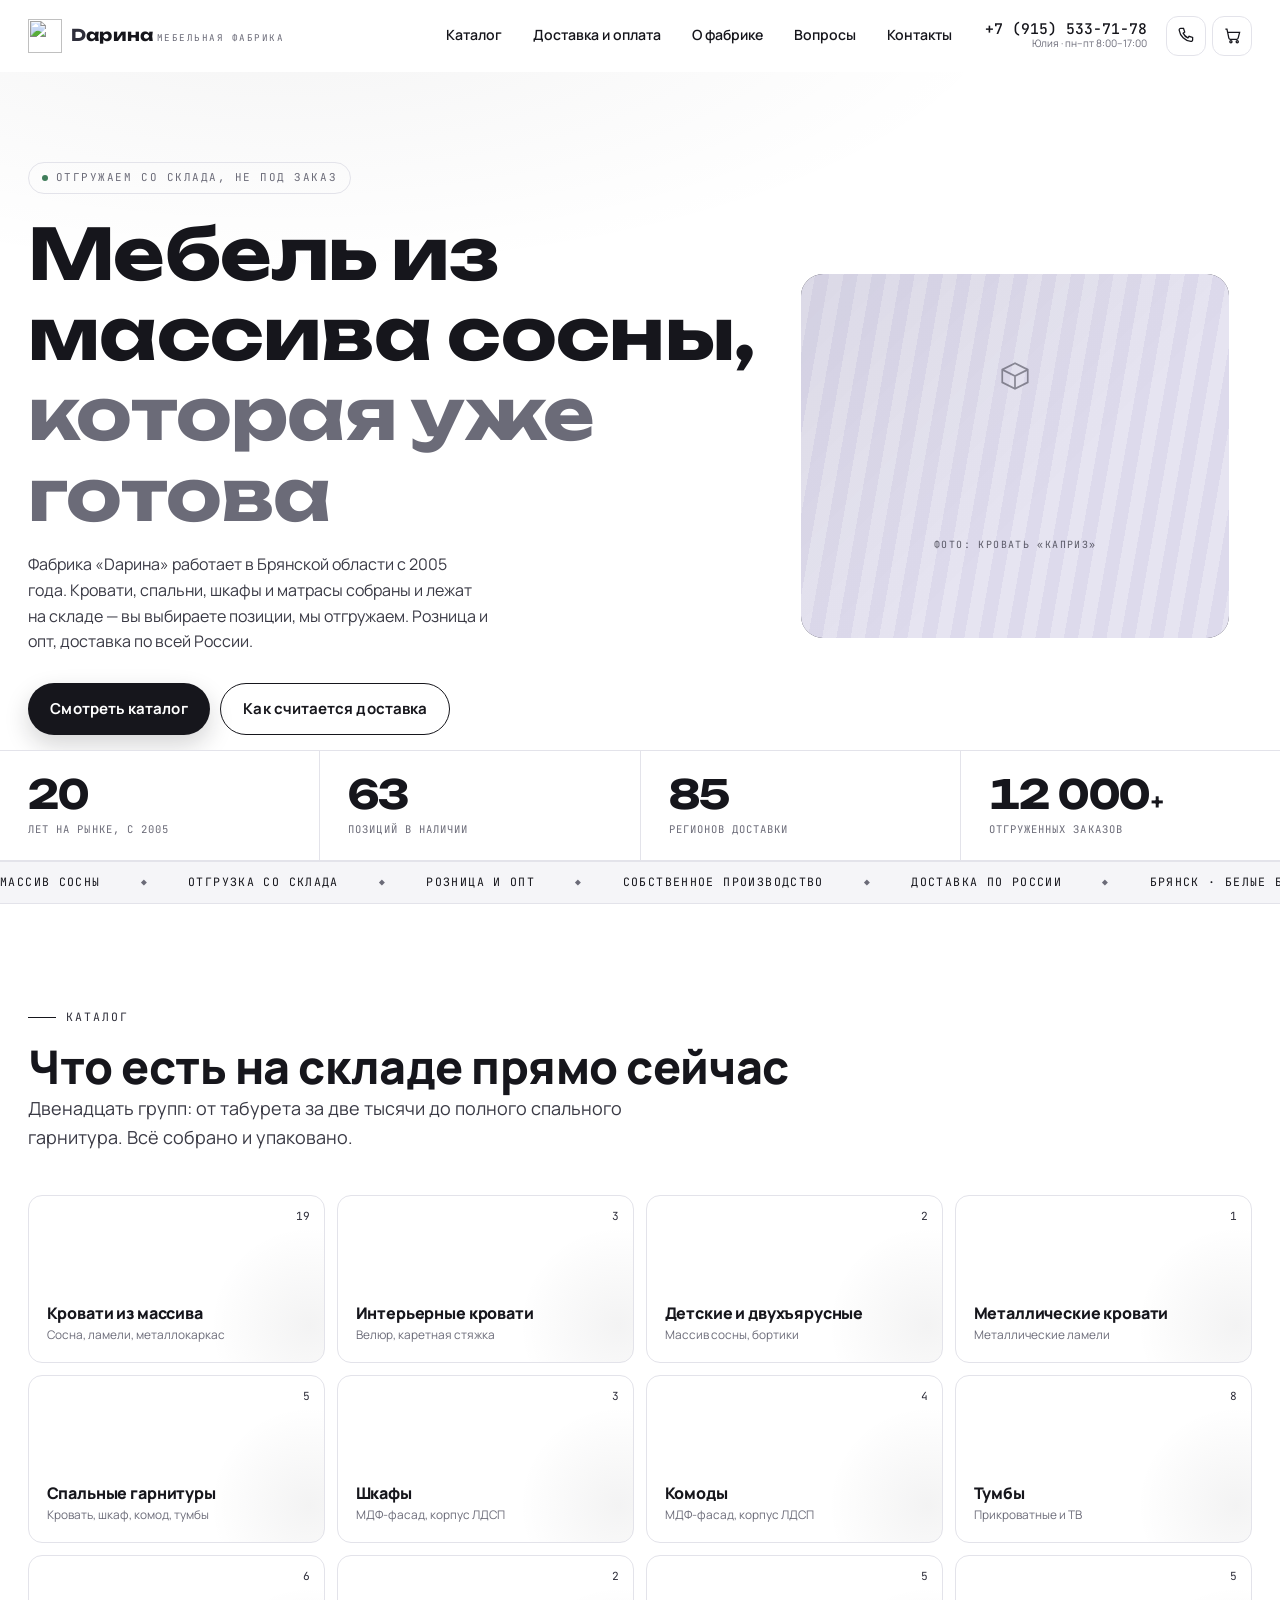
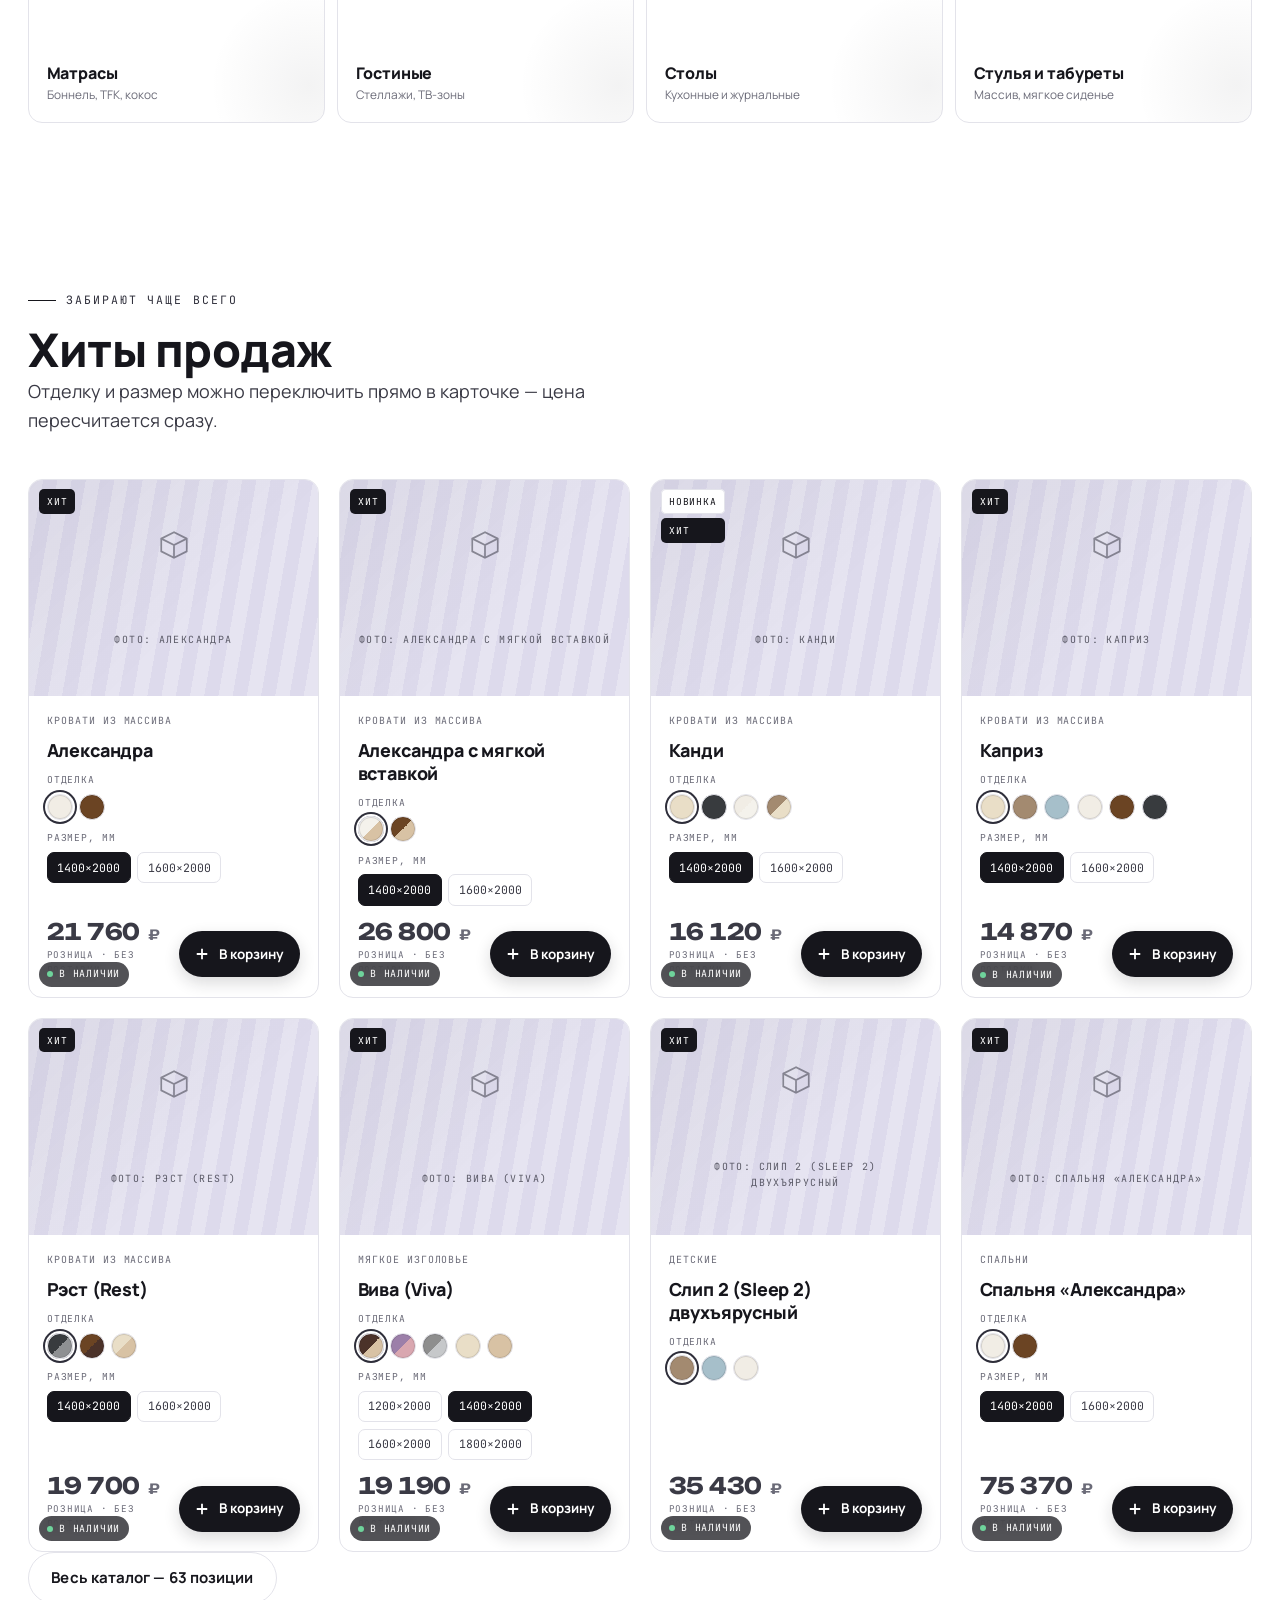
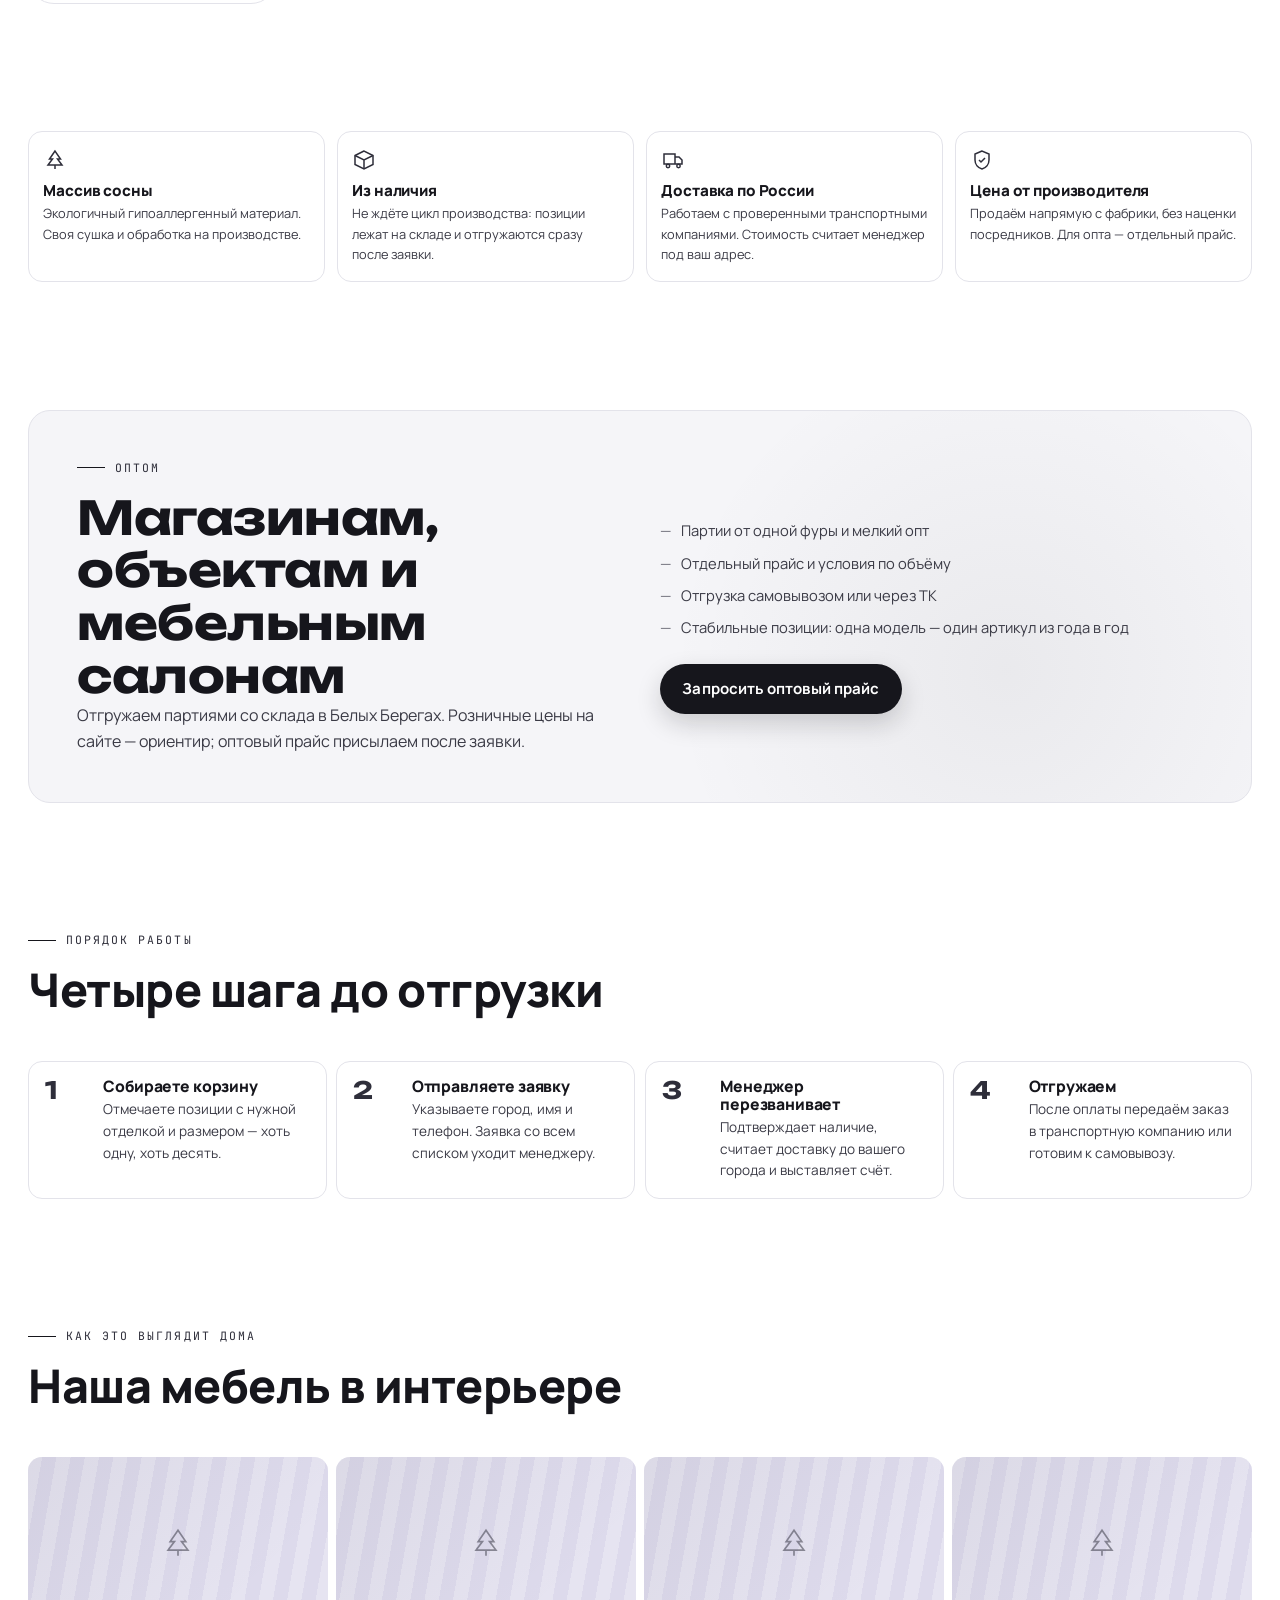
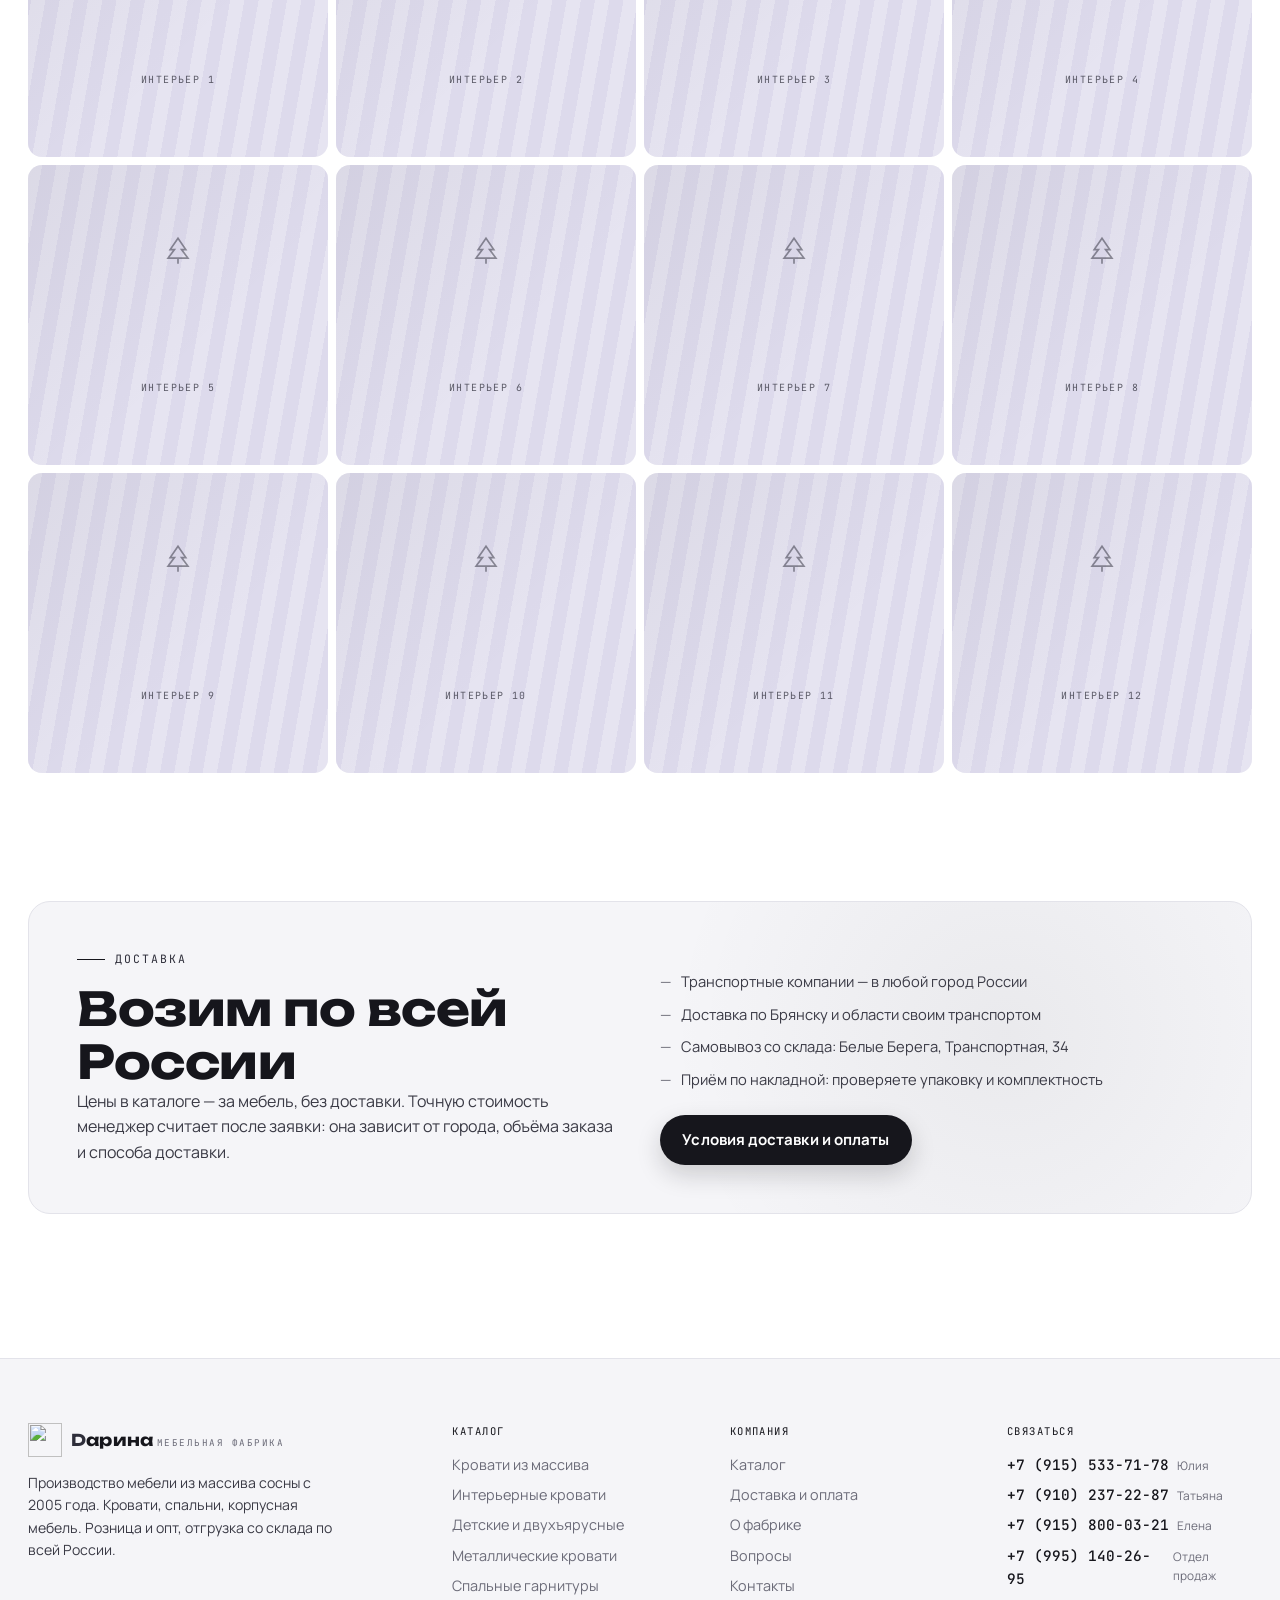
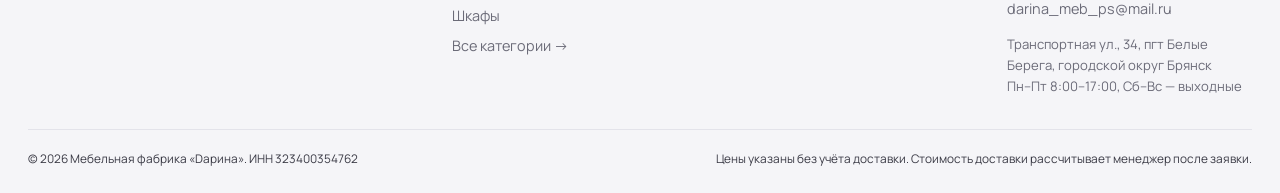
==== index.html @ 0859790e "Add files via upload" ====
<!DOCTYPE html>
<html lang="ru">
<head>
  <meta charset="UTF-8">
  <meta name="viewport" content="width=device-width, initial-scale=1">
  <title>Мебельная фабрика «Dарина» — мебель из массива сосны со склада, Брянск</title>
  <meta name="description" content="Мебельная фабрика «Dарина» с 2005 года: кровати, спальные гарнитуры, шкафы, комоды, тумбы и матрасы из массива сосны. Продажа из наличия в розницу и оптом, доставка по всей России.">
  <meta name="keywords" content="мебельная фабрика Дарина, мебель из массива сосны, кровати Брянск, спальные гарнитуры оптом, мебель со склада">
  <link rel="icon" href="icons/favicon.png" type="image/png" sizes="64x64">
  <link rel="apple-touch-icon" href="icons/apple-touch-icon.png">
  <meta name="theme-color" content="#FFFFFF">

  <link rel="preconnect" href="https://fonts.googleapis.com">
  <link rel="preconnect" href="https://fonts.gstatic.com" crossorigin>
  <link href="https://fonts.googleapis.com/css2?family=Manrope:wght@400;500;600;700;800&family=Unbounded:wght@600;700&family=JetBrains+Mono:wght@400;500&display=swap" rel="stylesheet">
  <link rel="stylesheet" href="style.css">
</head>

<body data-root="" data-page="index">

  <header id="header"></header>

  <main>
    <!-- ============================ Hero ============================ -->
    <section class="hero">
      <div class="wrap hero-inner">
        <div class="hero-side">
          <p class="hero-tag"><i></i>Отгружаем со склада, не под заказ</p>

          <h1>Мебель из массива&nbsp;сосны, <em>которая уже готова</em></h1>

          <p class="hero-text">
            Фабрика «Dарина» работает в Брянской области с 2005 года. Кровати, спальни, шкафы и матрасы
            собраны и лежат на складе — вы выбираете позиции, мы отгружаем. Розница и опт, доставка по всей России.
          </p>

          <div class="hero-cta">
            <a class="btn btn--primary" href="pages/catalog.html">Смотреть каталог</a>
            <a class="btn btn--ghost" href="pages/delivery.html">Как считается доставка</a>
          </div>
        </div>

        <figure class="hero-media">
          <div class="ph">
            <svg viewBox="0 0 24 24"><path d="M12 3 3 7.5v9L12 21l9-4.5v-9L12 3z"/><path d="M3 7.5 12 12l9-4.5M12 12v9"/></svg>
            <span>Фото: кровать «Каприз»</span>
          </div>
          <img data-hero data-fallback="kapriz" alt="Кровать «Каприз» из массива сосны в интерьере спальни" fetchpriority="high" decoding="async">
        </figure>
      </div>

      <!-- Полоса цифр: значения «взлетают» при появлении на экране -->
      <div class="stats wrap-full">
        <div class="stat">
          <p class="stat-v"><span data-count="20" data-dur="1400">0</span></p>
          <p class="stat-k">лет на рынке, с 2005</p>
        </div>
        <div class="stat">
          <p class="stat-v"><span data-count="63" data-dur="1400">0</span></p>
          <p class="stat-k">позиций в наличии</p>
        </div>
        <div class="stat">
          <p class="stat-v"><span data-count="85" data-dur="1400">0</span></p>
          <p class="stat-k">регионов доставки</p>
        </div>
        <div class="stat">
          <p class="stat-v"><span data-count="12000" data-dur="1800">0</span><small>+</small></p>
          <p class="stat-k">отгруженных заказов</p>
        </div>
      </div>
    </section>

    <div class="ticker" aria-hidden="true">
      <div class="ticker-track">
        <span>Массив сосны</span><span>Отгрузка со склада</span><span>Розница и опт</span>
        <span>Собственное производство</span><span>Доставка по России</span><span>Брянск · Белые Берега</span>
      </div>
    </div>

    <!-- ========================== Категории ========================== -->
    <section class="section">
      <div class="wrap">
        <div class="section-head">
          <p class="eyebrow">Каталог</p>
          <h2>Что есть на складе прямо сейчас</h2>
          <p class="lead">Двенадцать групп: от табурета за две тысячи до полного спального гарнитура. Всё собрано и упаковано.</p>
        </div>
        <div class="cat-grid" id="home-cats"></div>
      </div>
    </section>

    <!-- ============================ Хиты ============================ -->
    <section class="section section--tight">
      <div class="wrap">
        <div class="section-head">
          <p class="eyebrow">Забирают чаще всего</p>
          <h2>Хиты продаж</h2>
          <p class="lead">Отделку и размер можно переключить прямо в карточке — цена пересчитается сразу.</p>
        </div>
        <div class="prod-grid" id="home-hits"></div>
        <p class="mt-l">
          <a class="btn btn--line" href="pages/catalog.html">Весь каталог — 63 позиции</a>
        </p>
      </div>
    </section>

    <!-- =========================== Доверие =========================== -->
    <section class="section section--tight">
      <div class="wrap">
        <div class="trust-grid">
          <article class="trust reveal">
            <svg viewBox="0 0 24 24"><path d="M12 3 6.5 11h3L5 17h14l-4.5-6h3L12 3zM12 17v4"/></svg>
            <h3>Массив сосны</h3>
            <p>Экологичный гипоаллергенный материал. Своя сушка и обработка на производстве.</p>
          </article>
          <article class="trust reveal">
            <svg viewBox="0 0 24 24"><path d="M12 3 3 7.5v9L12 21l9-4.5v-9L12 3z"/><path d="M3 7.5 12 12l9-4.5M12 12v9"/></svg>
            <h3>Из наличия</h3>
            <p>Не ждёте цикл производства: позиции лежат на складе и отгружаются сразу после заявки.</p>
          </article>
          <article class="trust reveal">
            <svg viewBox="0 0 24 24"><path d="M3 6h11v10H3zM14 9h4l3 3v4h-7z"/><circle cx="7" cy="18" r="1.7"/><circle cx="17.5" cy="18" r="1.7"/></svg>
            <h3>Доставка по России</h3>
            <p>Работаем с проверенными транспортными компаниями. Стоимость считает менеджер под ваш адрес.</p>
          </article>
          <article class="trust reveal">
            <svg viewBox="0 0 24 24"><path d="M12 3 5 6v6c0 4.4 3 7.9 7 9 4-1.1 7-4.6 7-9V6l-7-3z"/><path d="m9 12 2 2 4-4"/></svg>
            <h3>Цена от производителя</h3>
            <p>Продаём напрямую с фабрики, без наценки посредников. Для опта — отдельный прайс.</p>
          </article>
        </div>
      </div>
    </section>

    <!-- ============================= Опт ============================= -->
    <section class="section section--tight">
      <div class="wrap">
        <div class="slab reveal">
          <div class="slab-2">
            <div>
              <p class="eyebrow">Оптом</p>
              <h2>Магазинам, объектам и мебельным салонам</h2>
              <p>Отгружаем партиями со склада в Белых Берегах. Розничные цены на сайте — ориентир; оптовый прайс присылаем после заявки.</p>
            </div>
            <div>
              <ul class="slab-list">
                <li>Партии от одной фуры и мелкий опт</li>
                <li>Отдельный прайс и условия по объёму</li>
                <li>Отгрузка самовывозом или через ТК</li>
                <li>Стабильные позиции: одна модель — один артикул из года в год</li>
              </ul>
              <a class="btn btn--primary" href="pages/contacts.html">Запросить оптовый прайс</a>
            </div>
          </div>
        </div>
      </div>
    </section>

    <!-- ========================== Как заказать ========================== -->
    <section class="section section--tight">
      <div class="wrap">
        <div class="section-head">
          <p class="eyebrow">Порядок работы</p>
          <h2>Четыре шага до отгрузки</h2>
        </div>
        <div class="steps">
          <article class="step reveal">
            <span class="step-n">1</span>
            <div>
              <h3>Собираете корзину</h3>
              <p>Отмечаете позиции с нужной отделкой и размером — хоть одну, хоть десять.</p>
            </div>
          </article>
          <article class="step reveal">
            <span class="step-n">2</span>
            <div>
              <h3>Отправляете заявку</h3>
              <p>Указываете город, имя и телефон. Заявка со всем списком уходит менеджеру.</p>
            </div>
          </article>
          <article class="step reveal">
            <span class="step-n">3</span>
            <div>
              <h3>Менеджер перезванивает</h3>
              <p>Подтверждает наличие, считает доставку до вашего города и выставляет счёт.</p>
            </div>
          </article>
          <article class="step reveal">
            <span class="step-n">4</span>
            <div>
              <h3>Отгружаем</h3>
              <p>После оплаты передаём заказ в транспортную компанию или готовим к самовывозу.</p>
            </div>
          </article>
        </div>
      </div>
    </section>

    <!-- ========================== Интерьеры ========================== -->
    <section class="section section--tight">
      <div class="wrap">
        <div class="section-head">
          <p class="eyebrow">Как это выглядит дома</p>
          <h2>Наша мебель в интерьере</h2>
        </div>
        <div class="gallery" id="home-gallery"></div>
      </div>
    </section>

    <!-- =========================== Доставка =========================== -->
    <section class="section section--tight">
      <div class="wrap">
        <div class="slab reveal">
          <div class="slab-2">
            <div>
              <p class="eyebrow">Доставка</p>
              <h2>Возим по всей России</h2>
              <p>
                Цены в каталоге — за мебель, без доставки. Точную стоимость менеджер считает после заявки:
                она зависит от города, объёма заказа и способа доставки.
              </p>
            </div>
            <div>
              <ul class="slab-list">
                <li>Транспортные компании — в любой город России</li>
                <li>Доставка по Брянску и области своим транспортом</li>
                <li>Самовывоз со склада: Белые Берега, Транспортная, 34</li>
                <li>Приём по накладной: проверяете упаковку и комплектность</li>
              </ul>
              <a class="btn btn--primary" href="pages/delivery.html">Условия доставки и оплаты</a>
            </div>
          </div>
        </div>
      </div>
    </section>
  </main>

  <footer id="footer"></footer>

  <script src="data.js" defer></script>
  <script src="photo-map.js" defer></script>
  <script src="dims-map.js" defer></script>
  <script src="script.js" defer></script>
</body>
</html>
---- style.css ----
/* =========================================================
   Мебельная фабрика «Dарина» — style.css
   Mobile first. Все размеры в rem / %, брейкпоинты снизу вверх.
   ========================================================= */

/* ============================ Reset ============================ */
*,
*::before,
*::after { box-sizing: border-box; }

* { margin: 0; padding: 0; }

html { -webkit-text-size-adjust: 100%; scroll-behavior: smooth; }

body {
  min-height: 100vh;
  overflow-x: hidden;
  -webkit-font-smoothing: antialiased;
  text-rendering: optimizeLegibility;
}

img, picture, svg, video { display: block; max-width: 100%; }

button, input, select, textarea { font: inherit; color: inherit; }

button { background: none; border: 0; cursor: pointer; }

a { color: inherit; text-decoration: none; }

ul, ol { list-style: none; }

table { border-collapse: collapse; width: 100%; }

:focus-visible {
  outline: 2px solid var(--brand);
  outline-offset: 3px;
  border-radius: 4px;
}

/* ========================== Variables ========================== */
:root {
  /* Белая палитра: светлые поверхности и графитовые акценты.
     Цвет на странице даёт только логотип и фотографии мебели. */
  --bg:        #FFFFFF;
  --bg-2:      #F5F5F8;
  --surface:   #FFFFFF;
  --ink:       #16161C;
  --ink-2:     #3A3A45;
  --muted:     #6B6B78;
  --line:      #E3E3EA;
  --brand:     #2E2E3A;
  --brand-d:   #16161C;
  --brass:     #16161C;
  --brass-l:   #2E2E3A;
  --walnut:    #16161C;
  --walnut-2:  #2E2E3A;
  --ok:        #3F7D5A;

  --f-display: 'Unbounded', 'Manrope', system-ui, sans-serif;
  --f-body:    'Manrope', system-ui, -apple-system, 'Segoe UI', sans-serif;
  --f-mono:    'JetBrains Mono', ui-monospace, 'SF Mono', Menlo, monospace;

  --r-s:  8px;
  --r-m:  14px;
  --r-l:  22px;
  --r-xl: 32px;

  --sh-s: 0 1px 2px rgba(22, 22, 28, .06), 0 4px 12px rgba(22, 22, 28, .05);
  --sh-m: 0 2px 6px rgba(22, 22, 28, .07), 0 14px 34px rgba(22, 22, 28, .09);
  --sh-l: 0 30px 70px rgba(22, 22, 28, .18);

  --pad: 1.125rem;
  --max: 1320px;
  --head-h: 60px;

  --e: cubic-bezier(.22, .8, .28, 1);
}

/* =========================== Global =========================== */
body {
  font-family: var(--f-body);
  font-size: 1rem;
  line-height: 1.6;
  color: var(--ink);
  background: var(--bg);
  padding-top: var(--head-h);
}

h1, h2, h3, h4 { line-height: 1.14; font-weight: 800; letter-spacing: -.01em; }

h1 { font-size: clamp(2rem, 8.5vw, 4.4rem); }
h2 { font-size: clamp(1.55rem, 5.4vw, 2.9rem); }
h3 { font-size: clamp(1.15rem, 3.4vw, 1.5rem); }

p { color: var(--ink-2); }

.wrap {
  width: 100%;
  max-width: var(--max);
  margin-inline: auto;
  padding-inline: var(--pad);
}

.section { padding-block: clamp(3rem, 9vw, 6.5rem); }
.section--tight { padding-block: clamp(2.25rem, 6vw, 4rem); }

.section-head { margin-bottom: clamp(1.5rem, 4vw, 2.75rem); }

.eyebrow {
  font-family: var(--f-mono);
  font-size: .72rem;
  letter-spacing: .18em;
  text-transform: uppercase;
  color: var(--brand);
  display: flex;
  align-items: center;
  gap: .6rem;
  margin-bottom: .9rem;
}
.eyebrow::before {
  content: '';
  width: 1.75rem;
  height: 1px;
  background: var(--brass);
  flex: none;
}

.lead { font-size: clamp(1rem, 2.4vw, 1.125rem); max-width: 56ch; }

.mono { font-family: var(--f-mono); }

.num { font-family: var(--f-display); font-weight: 700; font-variant-numeric: tabular-nums; }

.center { text-align: center; }
.center .eyebrow { justify-content: center; }

.divider { height: 1px; background: var(--line); border: 0; }

/* Раскрытие блоков при скролле */
.reveal {
  opacity: 0;
  transform: translateY(26px);
  transition: opacity .7s var(--e), transform .7s var(--e);
}
.reveal.is-in { opacity: 1; transform: none; }

/* ============================ Header ============================ */
.header {
  position: fixed;
  inset: 0 0 auto;
  z-index: 60;
  height: var(--head-h);
  background: rgba(255, 255, 255, .82);
  backdrop-filter: blur(14px) saturate(140%);
  -webkit-backdrop-filter: blur(14px) saturate(140%);
  border-bottom: 1px solid transparent;
  transition: background .3s var(--e), border-color .3s var(--e);
}
.header.is-stuck {
  background: rgba(255, 255, 255, .94);
  border-bottom-color: var(--line);
  color: var(--ink);
}
.header.is-stuck .burger span { background: var(--ink); }
.header.is-stuck .head-link:hover { color: var(--brand); }
.header.is-stuck .head-icon { border-color: var(--line); }

.head-inner {
  height: 100%;
  display: flex;
  align-items: center;
  gap: .75rem;
}

.logo { display: flex; align-items: center; gap: .55rem; margin-right: auto; }
/* Знак логотипа фабрики. Ставится без подложки: светлая огранка ромба
   читается и на кремовой шапке, и на тёмной после прокрутки. */
.logo-mark {
  width: 34px; height: 34px;
  display: grid;
  place-items: center;
  flex: none;
  transition: transform .3s var(--e);
}
.logo-mark img {
  width: 100%; height: 100%;
  object-fit: contain;
  display: block;
}
.logo:hover .logo-mark { transform: rotate(-6deg) scale(1.05); }
.logo-text { line-height: 1.05; }
.logo-name {
  font-family: var(--f-display);
  font-weight: 700;
  font-size: 1.02rem;
  letter-spacing: .02em;
}
.logo-name b { color: var(--brand); font-weight: 700; }
.header.is-stuck .logo-name b { color: var(--brand); }
.logo-sub {
  font-family: var(--f-mono);
  font-size: .58rem;
  letter-spacing: .16em;
  text-transform: uppercase;
  color: var(--muted);
}
.header.is-stuck .logo-sub { color: var(--muted); }

.head-nav { display: none; }

.head-actions { display: flex; align-items: center; gap: .4rem; }

.head-phone { display: none; }

.head-icon {
  position: relative;
  width: 40px; height: 40px;
  border-radius: 12px;
  border: 1px solid var(--line);
  display: grid;
  place-items: center;
  transition: background .25s var(--e), border-color .25s var(--e), transform .25s var(--e);
}
.head-icon:hover { background: var(--bg-2); transform: translateY(-1px); }
.head-icon svg { width: 19px; height: 19px; stroke: currentColor; fill: none; stroke-width: 1.6; }

.cart-badge {
  position: absolute;
  top: -5px; right: -5px;
  min-width: 20px; height: 20px;
  padding: 0 5px;
  border-radius: 999px;
  background: var(--brand);
  color: #fff;
  font-family: var(--f-display);
  font-size: .68rem;
  font-weight: 700;
  display: grid;
  place-items: center;
  transform: scale(0);
  transition: transform .3s var(--e);
}
.cart-badge.is-on { transform: scale(1); }
.cart-badge.is-bump { animation: bump .45s var(--e); }

@keyframes bump {
  40% { transform: scale(1.45); }
  100% { transform: scale(1); }
}

.burger { width: 40px; height: 40px; display: grid; place-items: center; gap: 5px; }
.burger span {
  display: block;
  width: 20px; height: 2px;
  border-radius: 2px;
  background: var(--ink);
  transition: transform .3s var(--e), opacity .2s var(--e);
}
.burger.is-open span:nth-child(1) { transform: translateY(7px) rotate(45deg); }
.burger.is-open span:nth-child(2) { opacity: 0; }
.burger.is-open span:nth-child(3) { transform: translateY(-7px) rotate(-45deg); }

/* Мобильное меню */
.mmenu {
  position: fixed;
  inset: var(--head-h) 0 0;
  z-index: 55;
  background: var(--surface);
  color: var(--ink);
  border-bottom: 1px solid var(--line);
  padding: 1.5rem var(--pad) 2.5rem;
  overflow-y: auto;
  transform: translateY(-12px);
  opacity: 0;
  visibility: hidden;
  transition: opacity .3s var(--e), transform .3s var(--e), visibility .3s;
}
.mmenu.is-open { opacity: 1; transform: none; visibility: visible; }
.mmenu a { display: block; }
.mmenu-list { display: grid; gap: .25rem; margin-bottom: 1.75rem; }
.mmenu-list a {
  font-family: var(--f-display);
  font-size: 1.4rem;
  font-weight: 600;
  padding: .55rem 0;
  border-bottom: 1px solid var(--line);
}
.mmenu-cats { display: grid; grid-template-columns: 1fr 1fr; gap: .5rem; margin-bottom: 1.75rem; }
.mmenu-cats a {
  font-size: .85rem;
  padding: .6rem .7rem;
  border-radius: var(--r-s);
  background: var(--bg-2);
}
.mmenu-phones { display: grid; gap: .5rem; }
.mmenu-phones a { font-family: var(--f-mono); font-size: .95rem; color: var(--brand); }

body.is-locked { overflow: hidden; }

/* ============================= Hero ============================= */
.hero {
  position: relative;
  overflow: hidden;
  background: var(--bg);
  color: var(--ink);
  padding-block: clamp(2.5rem, 9vw, 5rem) 0;
}
.hero::before {
  content: '';
  position: absolute;
  inset: -30% -20% auto -20%;
  height: 90%;
  background: radial-gradient(60% 60% at 30% 20%, rgba(22, 22, 28, .05), transparent 70%);
  pointer-events: none;
}
.hero-inner { position: relative; z-index: 2; }

.hero-tag {
  display: inline-flex;
  align-items: center;
  gap: .5rem;
  font-family: var(--f-mono);
  font-size: .68rem;
  letter-spacing: .14em;
  text-transform: uppercase;
  color: var(--muted);
  border: 1px solid var(--line);
  border-radius: 999px;
  padding: .4rem .8rem;
  margin-bottom: 1.25rem;
}
.hero-tag i {
  width: 6px; height: 6px;
  border-radius: 50%;
  background: var(--ok);
  box-shadow: 0 0 0 0 rgba(63, 125, 90, .7);
  animation: pulse 2.2s infinite;
}
@keyframes pulse {
  70% { box-shadow: 0 0 0 8px rgba(63, 125, 90, 0); }
  100% { box-shadow: 0 0 0 0 rgba(63, 125, 90, 0); }
}

.hero h1 { font-family: var(--f-display); font-weight: 700; }
.hero h1 em { font-style: normal; color: var(--muted); }

.hero-text {
  color: var(--ink-2);
  margin-top: 1.1rem;
  max-width: 46ch;
}

.hero-cta { display: flex; flex-wrap: wrap; gap: .65rem; margin-top: 1.75rem; }

.hero-media {
  position: relative;
  margin-top: 2.25rem;
  border-radius: var(--r-l) var(--r-l) 0 0;
  overflow: hidden;
  aspect-ratio: 4 / 3;
  background: var(--walnut-2);
}
.hero-media img { width: 100%; height: 100%; object-fit: cover; }

/* Полоса «летающих» цифр */
.stats {
  position: relative;
  z-index: 3;
  display: grid;
  grid-template-columns: 1fr 1fr;
  gap: 1px;
  background: var(--line);
  border-block: 1px solid var(--line);
}
.stat { background: var(--surface); padding: 1.1rem var(--pad); }
.stat-v {
  font-family: var(--f-display);
  font-weight: 700;
  font-size: clamp(1.6rem, 6.5vw, 2.5rem);
  color: var(--ink);
  font-variant-numeric: tabular-nums;
  letter-spacing: -.02em;
  line-height: 1;
}
.stat-v small { font-size: .5em; margin-left: .1em; }
.stat-k {
  font-family: var(--f-mono);
  font-size: .66rem;
  letter-spacing: .1em;
  text-transform: uppercase;
  color: var(--muted);
  margin-top: .45rem;
}

/* Бегущая строка */
.ticker {
  background: var(--bg-2);
  color: var(--ink);
  overflow: hidden;
  padding-block: .7rem;
  border-block: 1px solid var(--line);
}
.ticker-track {
  display: flex;
  gap: 2.5rem;
  width: max-content;
  animation: slide 34s linear infinite;
  font-family: var(--f-mono);
  font-size: .72rem;
  letter-spacing: .12em;
  text-transform: uppercase;
  white-space: nowrap;
}
.ticker-track span { display: flex; align-items: center; gap: 2.5rem; }
.ticker-track span::after { content: '◆'; color: var(--muted); font-size: .6rem; }
@keyframes slide { to { transform: translateX(-50%); } }

/* ============================ Buttons ============================ */
.btn {
  display: inline-flex;
  align-items: center;
  justify-content: center;
  gap: .5rem;
  min-height: 48px;
  padding: .8rem 1.4rem;
  border-radius: 999px;
  font-weight: 700;
  font-size: .94rem;
  letter-spacing: .005em;
  transition: transform .22s var(--e), background .22s var(--e), color .22s var(--e), box-shadow .22s var(--e), border-color .22s var(--e);
  will-change: transform;
}
.btn:active { transform: scale(.97); }
.btn svg { width: 18px; height: 18px; stroke: currentColor; fill: none; stroke-width: 1.8; flex: none; }

.btn--primary { background: var(--ink); color: #FFFFFF; box-shadow: 0 10px 24px rgba(22, 22, 28, .18); }
.btn--primary:hover { background: var(--brand); transform: translateY(-2px); }

.btn--dark { background: var(--ink); color: #FFFFFF; }
.btn--dark:hover { background: var(--brand); transform: translateY(-2px); }

.btn--ghost { border: 1px solid currentColor; color: inherit; }
.btn--ghost:hover { background: var(--bg-2); transform: translateY(-2px); }

.btn--line { border: 1px solid var(--line); background: var(--surface); color: var(--ink); }
.btn--line:hover { border-color: var(--brand); color: var(--brand); }

.btn--block { width: 100%; }
.btn--sm { min-height: 40px; padding: .5rem 1rem; font-size: .85rem; }

.btn[disabled] { opacity: .5; pointer-events: none; }

/* ============================= Cards ============================= */
/* Категории */
.cat-grid {
  display: grid;
  grid-template-columns: repeat(2, 1fr);
  gap: .6rem;
}
.cat-card {
  position: relative;
  display: flex;
  flex-direction: column;
  justify-content: flex-end;
  min-height: 138px;
  padding: .9rem;
  border-radius: var(--r-m);
  background: var(--surface);
  border: 1px solid var(--line);
  overflow: hidden;
  transition: transform .3s var(--e), box-shadow .3s var(--e), border-color .3s var(--e);
}
.cat-card::after {
  content: '';
  position: absolute;
  inset: auto -30% -40% auto;
  width: 70%; aspect-ratio: 1;
  border-radius: 50%;
  background: radial-gradient(circle, rgba(22, 22, 28, .05), transparent 68%);
  transition: transform .5s var(--e);
}
.cat-card:hover { transform: translateY(-4px); box-shadow: var(--sh-m); border-color: var(--ink-2); }
.cat-card:hover::after { transform: scale(1.5); }
.cat-card h3 { font-size: 1rem; position: relative; z-index: 2; }
.cat-card .cat-note { font-size: .74rem; color: var(--muted); position: relative; z-index: 2; margin-top: .2rem; }
.cat-card .cat-count {
  position: absolute;
  top: .75rem; right: .85rem;
  font-family: var(--f-mono);
  font-size: .7rem;
  color: var(--brand);
  z-index: 2;
}

/* Товар */
.prod-grid {
  display: grid;
  grid-template-columns: repeat(auto-fill, minmax(288px, 1fr));
  gap: 1.15rem;
}

.card {
  position: relative;
  display: flex;
  flex-direction: column;
  background: var(--surface);
  border: 1px solid var(--line);
  border-radius: var(--r-m);
  overflow: hidden;
  transition: transform .3s var(--e), box-shadow .3s var(--e), border-color .3s var(--e);
}
.card:hover { transform: translateY(-5px); box-shadow: var(--sh-m); border-color: var(--ink-2); }

.card-media {
  display: block;                 /* картинка — ссылка на страницу товара */
  position: relative;
  aspect-ratio: 4 / 3;
  background: var(--bg-2);
  overflow: hidden;
}
.card-media img {
  width: 100%; height: 100%;
  object-fit: cover;
  transition: transform .6s var(--e);
}
.card:hover .card-media img { transform: scale(1.05); }

/* Заглушка, пока фото не скачаны */
.ph {
  position: absolute;
  inset: 0;
  display: grid;
  place-items: center;
  gap: .4rem;
  background:
    linear-gradient(135deg, rgba(22, 22, 28, .05), transparent 60%),
    repeating-linear-gradient(100deg, #E6E4F1 0 14px, #DDDAEC 14px 28px);
  color: var(--brand);
  text-align: center;
  padding: 1rem;
}
.ph span {
  font-family: var(--f-mono);
  font-size: .62rem;
  letter-spacing: .14em;
  text-transform: uppercase;
  opacity: .75;
}
.ph svg { width: 34px; height: 34px; stroke: currentColor; fill: none; stroke-width: 1.2; opacity: .5; }

.badges { position: absolute; top: .6rem; left: .6rem; display: flex; flex-direction: column; gap: .3rem; z-index: 2; }
.badge {
  font-family: var(--f-mono);
  font-size: .6rem;
  letter-spacing: .1em;
  text-transform: uppercase;
  padding: .28rem .5rem;
  border-radius: 5px;
  background: var(--walnut);
  color: #FFFFFF;
}
.badge--new { background: var(--surface); color: var(--ink); box-shadow: inset 0 0 0 1px var(--line); }
.badge--hit { background: var(--ink); color: #FFFFFF; }

.stock {
  position: absolute;
  bottom: .6rem; left: .6rem;
  z-index: 2;
  display: inline-flex;
  align-items: center;
  gap: .35rem;
  font-family: var(--f-mono);
  font-size: .62rem;
  letter-spacing: .08em;
  text-transform: uppercase;
  color: #fff;
  background: rgba(22, 22, 28, .74);
  backdrop-filter: blur(6px);
  padding: .28rem .55rem;
  border-radius: 999px;
}
.stock i { width: 6px; height: 6px; border-radius: 50%; background: #6ED39B; flex: none; }

.card-body { display: flex; flex-direction: column; flex: 1; padding: 1.05rem 1.1rem 1.2rem; gap: .65rem; }
.card-cat { font-family: var(--f-mono); font-size: .62rem; letter-spacing: .1em; text-transform: uppercase; color: var(--muted); }
.card-title { font-size: 1.12rem; font-weight: 800; line-height: 1.25; }
.card-title a:hover { color: var(--brand); }

.opt-row { display: flex; align-items: center; gap: .4rem; flex-wrap: wrap; }
.opt-label { font-family: var(--f-mono); font-size: .6rem; letter-spacing: .1em; text-transform: uppercase; color: var(--muted); width: 100%; }

.sw {
  width: 26px; height: 26px;
  border-radius: 50%;
  border: 1px solid var(--line);
  padding: 0;
  position: relative;
  transition: transform .2s var(--e), box-shadow .2s var(--e);
  overflow: hidden;
}
.sw::after {
  content: '';
  position: absolute;
  inset: 0;
  border-radius: 50%;
  box-shadow: inset 0 0 0 1px rgba(0, 0, 0, .12);
}
.sw:hover { transform: scale(1.12); }
.sw.is-on { box-shadow: 0 0 0 2px var(--surface), 0 0 0 4px var(--brand); }
.sw--lg { width: 40px; height: 40px; border-radius: 12px; }
.sw--lg::after { border-radius: 12px; }
.sw--lg.is-on { box-shadow: 0 0 0 2px var(--surface), 0 0 0 4px var(--brand); }

.chip {
  font-family: var(--f-mono);
  font-size: .72rem;
  padding: .34rem .6rem;
  border-radius: 7px;
  border: 1px solid var(--line);
  background: var(--surface);
  color: var(--ink-2);
  transition: all .2s var(--e);
  white-space: nowrap;
}
.chip:hover { border-color: var(--brand); }
.chip.is-on { background: var(--ink); border-color: var(--ink); color: #FFFFFF; }

.card-foot { margin-top: auto; display: flex; align-items: flex-end; justify-content: space-between; gap: .6rem; padding-top: .3rem; }
.price {
  font-family: var(--f-display);
  font-weight: 700;
  font-size: 1.42rem;
  font-variant-numeric: tabular-nums;
  letter-spacing: -.02em;
  line-height: 1;
}
.price small { font-size: .62em; font-weight: 600; color: var(--muted); margin-left: .15em; }
.price-note { font-family: var(--f-mono); font-size: .58rem; color: var(--muted); text-transform: uppercase; letter-spacing: .08em; margin-top: .25rem; }

/* Кнопка добавления. Подпись рядом со значком — так покупателю сразу видно,
   что делает кнопка; один значок «плюс» читался хуже. */
.add {
  display: inline-flex;
  align-items: center;
  gap: .45rem;
  min-height: 46px;
  padding: 0 1.05rem 0 .9rem;
  border-radius: 999px;
  background: var(--ink);
  color: #FFFFFF;
  font-family: inherit;
  font-size: .84rem;
  font-weight: 700;
  white-space: nowrap;
  flex: none;
  box-shadow: 0 6px 16px rgba(22, 22, 28, .16);
  transition: transform .22s var(--e), background .22s var(--e), box-shadow .22s var(--e);
}
.add svg { width: 18px; height: 18px; stroke: currentColor; fill: none; stroke-width: 2.4; }
.add:hover {
  background: var(--brand);
  transform: translateY(-2px);
  box-shadow: 0 10px 22px rgba(22, 22, 28, .22);
}
.add:active { transform: translateY(0); }
.add.is-done { background: var(--ok); box-shadow: none; }

/* На узких карточках подпись прячется, остаётся круглая кнопка со значком */
@media (max-width: 400px) {
  .add span { display: none; }
  .add { padding: 0; width: 46px; justify-content: center; }
}

/* Летящая цифра к корзине */
.fly {
  position: fixed;
  z-index: 90;
  pointer-events: none;
  font-family: var(--f-display);
  font-weight: 700;
  font-size: 1.05rem;
  color: #FFFFFF;
  background: var(--ink);
  padding: .3rem .65rem;
  border-radius: 999px;
  box-shadow: var(--sh-m);
  will-change: transform, opacity;
}

/* Тост */
.toast {
  position: fixed;
  left: 50%;
  bottom: 1.25rem;
  z-index: 95;
  transform: translate(-50%, 130%);
  display: flex;
  align-items: center;
  gap: .6rem;
  max-width: calc(100% - 2rem);
  padding: .8rem 1.1rem;
  border-radius: 999px;
  background: var(--ink);
  color: #FFFFFF;
  font-size: .88rem;
  box-shadow: var(--sh-l);
  transition: transform .45s var(--e);
}
.toast.is-on { transform: translate(-50%, 0); }
.toast a { color: #FFFFFF; font-weight: 700; text-decoration: underline; white-space: nowrap; }

/* =========================== Sections =========================== */
/* Доверие */
.trust-grid { display: grid; grid-template-columns: 1fr 1fr; gap: .6rem; }
.trust {
  background: var(--surface);
  border: 1px solid var(--line);
  border-radius: var(--r-m);
  padding: 1rem .9rem;
}
.trust svg { width: 24px; height: 24px; stroke: var(--brand); fill: none; stroke-width: 1.5; margin-bottom: .6rem; }
.trust h3 { font-size: .95rem; margin-bottom: .25rem; }
.trust p { font-size: .8rem; }

/* Как заказать — реальная последовательность, поэтому нумерация оправдана */
.steps { display: grid; gap: .6rem; counter-reset: s; }
.step {
  display: grid;
  grid-template-columns: auto 1fr;
  gap: .9rem;
  align-items: start;
  padding: 1rem;
  background: var(--surface);
  border: 1px solid var(--line);
  border-radius: var(--r-m);
}
.step-n {
  font-family: var(--f-display);
  font-weight: 700;
  font-size: 1.5rem;
  color: var(--brand);
  line-height: 1;
  min-width: 2ch;
}
.step h3 { font-size: .98rem; margin-bottom: .2rem; }
.step p { font-size: .85rem; }

/* Тёмный блок (опт / доставка) */
.slab {
  background: var(--bg-2);
  color: var(--ink);
  border: 1px solid var(--line);
  border-radius: var(--r-l);
  padding: clamp(1.5rem, 5vw, 3rem);
  position: relative;
  overflow: hidden;
}
.slab::before {
  content: '';
  position: absolute;
  inset: auto -10% -60% auto;
  width: 60%; aspect-ratio: 1;
  border-radius: 50%;
  background: radial-gradient(circle, rgba(22, 22, 28, .05), transparent 65%);
}
.slab > * { position: relative; z-index: 2; }
.slab p { color: var(--ink-2); }
.slab h2 { font-family: var(--f-display); font-weight: 700; }
.slab .eyebrow { color: var(--brand); }

.slab-list { display: grid; gap: .55rem; margin: 1.25rem 0 1.5rem; }
.slab-list li { display: flex; gap: .6rem; align-items: flex-start; font-size: .92rem; color: var(--ink-2); }
.slab-list li::before { content: '—'; color: var(--muted); flex: none; }

/* Галерея интерьеров */
.gallery { display: grid; grid-template-columns: 1fr 1fr; gap: .5rem; }
.gallery figure {
  position: relative;
  border-radius: var(--r-m);
  overflow: hidden;
  aspect-ratio: 1;
  background: var(--bg-2);
}
.gallery img { width: 100%; height: 100%; object-fit: cover; transition: transform .7s var(--e); }
.gallery figure:hover img { transform: scale(1.07); }

/* Аккордеон */
.acc { display: grid; gap: .5rem; }
.acc-item { background: var(--surface); border: 1px solid var(--line); border-radius: var(--r-m); overflow: hidden; }
.acc-q {
  width: 100%;
  display: flex;
  align-items: center;
  justify-content: space-between;
  gap: 1rem;
  text-align: left;
  padding: 1rem 1.1rem;
  font-weight: 700;
  font-size: .96rem;
}
.acc-q i {
  flex: none;
  width: 22px; height: 22px;
  position: relative;
  transition: transform .3s var(--e);
}
.acc-q i::before, .acc-q i::after {
  content: '';
  position: absolute;
  inset: 50% 2px auto 2px;
  height: 1.5px;
  background: var(--brand);
}
.acc-q i::after { transform: rotate(90deg); transition: transform .3s var(--e); }
.acc-item.is-open .acc-q i::after { transform: rotate(0); }
.acc-a { display: grid; grid-template-rows: 0fr; transition: grid-template-rows .35s var(--e); }
.acc-item.is-open .acc-a { grid-template-rows: 1fr; }
.acc-a > div { overflow: hidden; }
.acc-a p, .acc-a ul { padding: 0 1.1rem 1.1rem; font-size: .9rem; }
.acc-a ul li { display: flex; gap: .5rem; }
.acc-a ul li::before { content: '·'; color: var(--brand); }

/* Хлебные крошки */
.crumbs {
  display: flex;
  flex-wrap: wrap;
  gap: .4rem;
  font-family: var(--f-mono);
  font-size: .7rem;
  color: var(--muted);
  padding-block: 1rem .25rem;
}
.crumbs a:hover { color: var(--brand); }

/* Панель фильтров каталога */
.filters {
  display: flex;
  gap: .4rem;
  overflow-x: auto;
  padding-block: .25rem .75rem;
  scrollbar-width: none;
  -ms-overflow-style: none;
}
.filters::-webkit-scrollbar { display: none; }
.filters .chip { flex: none; font-family: var(--f-body); font-size: .82rem; padding: .5rem .85rem; border-radius: 999px; }

.toolbar {
  display: flex;
  align-items: center;
  justify-content: space-between;
  gap: .75rem;
  flex-wrap: wrap;
  padding-bottom: 1rem;
}
.toolbar-count { font-family: var(--f-mono); font-size: .75rem; color: var(--muted); }
.select {
  border: 1px solid var(--line);
  background: var(--surface);
  border-radius: 999px;
  padding: .5rem 1rem;
  font-size: .85rem;
  min-height: 40px;
}

.empty { text-align: center; padding: 3rem 1rem; color: var(--muted); }

/* ========================= Product page ========================= */
.pd { display: grid; gap: 1.5rem; }
.pd-media {
  position: relative;
  border-radius: var(--r-l);
  overflow: hidden;
  aspect-ratio: 4 / 3;
  background: var(--bg-2);
  border: 1px solid var(--line);
}
.pd-media img { width: 100%; height: 100%; object-fit: cover; transition: opacity .25s var(--e); }

/* Лента миниатюр под главным фото */
.pd-thumbs {
  display: grid;
  grid-auto-flow: column;
  grid-auto-columns: 4.5rem;
  gap: .5rem;
  margin-top: .6rem;
  overflow-x: auto;
  padding-bottom: .3rem;
  scrollbar-width: thin;
  -webkit-overflow-scrolling: touch;
}
.pd-thumb {
  position: relative;
  aspect-ratio: 1 / 1;
  border: 1px solid var(--line);
  border-radius: var(--r-s);
  background: var(--bg-2);
  overflow: hidden;
  cursor: pointer;
  padding: 0;
  transition: border-color .25s var(--e), transform .25s var(--e);
}
.pd-thumb img { width: 100%; height: 100%; object-fit: cover; }
.pd-thumb:hover { transform: translateY(-2px); }
.pd-thumb.is-on { border-color: var(--ink); box-shadow: 0 0 0 2px rgba(22, 22, 28, .18); }

@media (min-width: 768px) {
  .pd-thumbs { grid-auto-columns: 5.5rem; }
}

.pd-title { font-family: var(--f-display); font-weight: 700; font-size: clamp(1.6rem, 6vw, 2.4rem); }
.pd-sub { font-family: var(--f-mono); font-size: .72rem; letter-spacing: .1em; text-transform: uppercase; color: var(--muted); margin-bottom: .5rem; }

.pd-price {
  font-family: var(--f-display);
  font-weight: 700;
  font-size: clamp(2rem, 8vw, 2.9rem);
  font-variant-numeric: tabular-nums;
  letter-spacing: -.02em;
  line-height: 1;
}
.pd-price small { font-size: .45em; color: var(--muted); font-weight: 600; }

.pd-box { background: var(--surface); border: 1px solid var(--line); border-radius: var(--r-l); padding: 1.1rem; }
.pd-group + .pd-group { margin-top: 1.1rem; }
.pd-group-t {
  display: flex;
  justify-content: space-between;
  align-items: baseline;
  gap: .5rem;
  font-family: var(--f-mono);
  font-size: .65rem;
  letter-spacing: .12em;
  text-transform: uppercase;
  color: var(--muted);
  margin-bottom: .55rem;
}
.pd-group-t b { color: var(--ink); font-family: var(--f-body); font-size: .82rem; letter-spacing: 0; text-transform: none; }
.pd-opts { display: flex; flex-wrap: wrap; gap: .5rem; }

.qty { display: inline-flex; align-items: center; border: 1px solid var(--line); border-radius: 999px; overflow: hidden; }
.qty button { width: 42px; height: 44px; font-size: 1.2rem; color: var(--brand); }
.qty button:hover { background: var(--bg-2); }
.qty span { min-width: 2.5ch; text-align: center; font-family: var(--f-display); font-weight: 700; }

.spec { width: 100%; font-size: .85rem; }
.spec tr { border-bottom: 1px dashed var(--line); }
.spec tr:last-child { border-bottom: 0; }
.spec th, .spec td { padding: .6rem 0; text-align: left; vertical-align: top; }
.spec th { font-weight: 500; color: var(--muted); width: 55%; padding-right: 1rem; }
.spec td { font-family: var(--f-mono); font-size: .82rem; }

/* ============================= Cart ============================= */
.cart-grid { display: grid; gap: 1.25rem; }

.citem {
  display: grid;
  grid-template-columns: 76px 1fr;
  gap: .85rem;
  padding: .85rem;
  background: var(--surface);
  border: 1px solid var(--line);
  border-radius: var(--r-m);
}
.citem-media { position: relative; border-radius: var(--r-s); overflow: hidden; aspect-ratio: 1; background: var(--bg-2); }
.citem-media img { width: 100%; height: 100%; object-fit: cover; }
.citem h3 { font-size: .95rem; }
.citem-meta { font-family: var(--f-mono); font-size: .68rem; color: var(--muted); margin-top: .2rem; line-height: 1.5; }
.citem-foot { display: flex; align-items: center; justify-content: space-between; gap: .5rem; margin-top: .6rem; flex-wrap: wrap; }
.citem-price { font-family: var(--f-display); font-weight: 700; font-size: 1.05rem; font-variant-numeric: tabular-nums; }
.citem-del { font-size: .75rem; color: var(--muted); text-decoration: underline; }
.citem-del:hover { color: #A3402C; }

.summary { background: var(--surface); border: 1px solid var(--line); border-radius: var(--r-l); padding: 1.15rem; }
.sum-row { display: flex; justify-content: space-between; gap: 1rem; padding-block: .45rem; font-size: .9rem; color: var(--ink-2); }
.sum-total { display: flex; justify-content: space-between; align-items: baseline; gap: 1rem; padding-top: .85rem; margin-top: .5rem; border-top: 1px solid var(--line); }
.sum-total b { font-family: var(--f-display); font-size: 1.85rem; font-weight: 700; font-variant-numeric: tabular-nums; letter-spacing: -.02em; }

.field { display: grid; gap: .35rem; margin-bottom: .8rem; }
.field label { font-family: var(--f-mono); font-size: .65rem; letter-spacing: .1em; text-transform: uppercase; color: var(--muted); }
.field label span { color: #A3402C; }
.field input, .field textarea {
  width: 100%;
  min-height: 48px;
  padding: .7rem .9rem;
  border: 1px solid var(--line);
  border-radius: var(--r-s);
  background: var(--bg);
  font-size: .95rem;
  transition: border-color .2s var(--e), background .2s var(--e);
}
.field textarea { min-height: 88px; resize: vertical; }
.field input:focus, .field textarea:focus { outline: none; border-color: var(--brand); background: var(--surface); }
.field input.is-bad { border-color: #A3402C; background: #FBF0EE; }
.field .hint { font-size: .72rem; color: var(--muted); }

.consent { display: flex; gap: .55rem; align-items: flex-start; font-size: .78rem; color: var(--muted); margin-bottom: .9rem; }
.consent input { width: 18px; height: 18px; flex: none; margin-top: .12rem; accent-color: var(--brand); }
.consent a { text-decoration: underline; }

.form-msg { font-size: .85rem; padding: .8rem 1rem; border-radius: var(--r-s); margin-top: .8rem; display: none; }
.form-msg.is-on { display: block; }
.form-msg--ok { background: #E8F3ED; color: #245C41; }
.form-msg--bad { background: #FBF0EE; color: #8C3323; }

/* Экран «заявка отправлена» */
.done { text-align: center; padding: clamp(2rem, 8vw, 4rem) 1rem; }
.done-mark {
  width: 74px; height: 74px;
  margin: 0 auto 1.25rem;
  border-radius: 50%;
  background: var(--ok);
  display: grid;
  place-items: center;
  animation: pop .5s var(--e);
}
.done-mark svg { width: 34px; height: 34px; stroke: #fff; fill: none; stroke-width: 2.4; }
@keyframes pop { 0% { transform: scale(.4); opacity: 0; } 100% { transform: scale(1); opacity: 1; } }

/* ============================ Footer ============================ */
.footer {
  background: var(--bg-2);
  color: var(--muted);
  border-top: 1px solid var(--line);
  padding-block: clamp(2.25rem, 7vw, 4rem) 1.5rem;
  margin-top: clamp(2.5rem, 8vw, 5rem);
}
.footer a:hover { color: var(--ink); }
.f-grid { display: grid; gap: 1.75rem; }
.f-title {
  font-family: var(--f-mono);
  font-size: .66rem;
  letter-spacing: .14em;
  text-transform: uppercase;
  color: var(--ink);
  margin-bottom: .8rem;
}
.f-list { display: grid; gap: .45rem; font-size: .9rem; }
.f-phone { display: flex; align-items: baseline; gap: .5rem; }
.f-phone b { font-family: var(--f-mono); color: var(--ink); font-weight: 500; }
.f-phone span { font-size: .74rem; color: var(--muted); }
.f-bottom {
  margin-top: 2rem;
  padding-top: 1.25rem;
  border-top: 1px solid var(--line);
  display: grid;
  gap: .5rem;
  font-size: .74rem;
  color: var(--muted);
}

/* ====================== Плавающая кнопка корзины ====================== */
.fab {
  position: fixed;
  right: 1rem; bottom: 1rem;
  z-index: 50;
  display: flex;
  align-items: center;
  gap: .55rem;
  padding: .8rem 1.1rem;
  border-radius: 999px;
  background: var(--ink);
  color: #FFFFFF;
  font-weight: 700;
  font-size: .88rem;
  box-shadow: var(--sh-l);
  transform: translateY(150%);
  transition: transform .4s var(--e);
}
.fab.is-on { transform: none; }
.fab svg { width: 18px; height: 18px; stroke: currentColor; fill: none; stroke-width: 1.8; }
.fab b { font-family: var(--f-display); font-variant-numeric: tabular-nums; }

/* =========================== Responsive =========================== */
@media (min-width: 480px) {
  .cat-grid { gap: .75rem; }
  .trust-grid { gap: .75rem; }
  .gallery { grid-template-columns: repeat(3, 1fr); }
  .citem { grid-template-columns: 104px 1fr; }
}

@media (min-width: 768px) {
  :root { --pad: 1.75rem; --head-h: 72px; }

  .stats { grid-template-columns: repeat(4, 1fr); }
  .stat { padding: 1.4rem var(--pad); }

  .hero { padding-block: clamp(3.5rem, 7vw, 6rem) 0; }
  .hero-media { aspect-ratio: 21 / 9; margin-top: 3rem; }

  .cat-grid { grid-template-columns: repeat(3, 1fr); }
  .cat-card { min-height: 168px; padding: 1.1rem; }

  .trust-grid { grid-template-columns: repeat(4, 1fr); }
  .steps { grid-template-columns: repeat(2, 1fr); }
  .gallery { grid-template-columns: repeat(4, 1fr); }

  .pd { grid-template-columns: 1.15fr 1fr; gap: 2rem; align-items: start; }
  .pd-media { aspect-ratio: 1; position: sticky; top: calc(var(--head-h) + 1rem); }

  .cart-grid { grid-template-columns: 1.4fr 1fr; align-items: start; }
  .summary { position: sticky; top: calc(var(--head-h) + 1rem); }

  .f-grid { grid-template-columns: 1.4fr 1fr 1fr; gap: 2rem; }
  .f-bottom { grid-template-columns: 1fr auto; align-items: center; }

  .fab { display: none; }
}

@media (min-width: 1024px) {
  .burger { display: none; }

  .head-nav {
    display: flex;
    align-items: center;
    gap: .35rem;
    margin-right: .5rem;
  }
  .head-link {
    padding: .5rem .8rem;
    border-radius: 999px;
    font-size: .88rem;
    font-weight: 600;
    transition: color .2s var(--e), background .2s var(--e);
  }
  .head-link:hover { color: var(--brand); background: var(--bg-2); }
  .head-link.is-here { color: var(--brand); }
  .header.is-stuck .head-link.is-here { color: var(--brand); }

  .head-phone {
    display: flex;
    flex-direction: column;
    line-height: 1.15;
    margin-right: .75rem;
    text-align: right;
  }
  .head-phone b { font-family: var(--f-mono); font-size: .92rem; font-weight: 500; }
  .head-phone span { font-size: .64rem; color: var(--muted); }
  .header.is-stuck .head-phone span { color: var(--muted); }

  .hero-inner { display: grid; grid-template-columns: 1.05fr .95fr; gap: 3rem; align-items: center; }
  .hero-media { margin-top: 0; aspect-ratio: 4 / 3.4; border-radius: var(--r-l); }
  .hero-side { padding-bottom: 1rem; }

  .cat-grid { grid-template-columns: repeat(4, 1fr); }
  .prod-grid { grid-template-columns: repeat(auto-fill, minmax(268px, 1fr)); gap: 1.25rem; }
  .steps { grid-template-columns: repeat(4, 1fr); }

  .slab-2 { display: grid; grid-template-columns: 1fr 1fr; gap: 2.5rem; align-items: center; }

  .f-grid { grid-template-columns: 1.6fr 1fr 1fr 1fr; }
}

@media (min-width: 1440px) {
  :root { --pad: 2.5rem; }
  .gallery { grid-template-columns: repeat(6, 1fr); }
}

/* ========================= Уважение к настройкам ========================= */
@media (prefers-reduced-motion: reduce) {
  *, *::before, *::after {
    animation-duration: .01ms !important;
    animation-iteration-count: 1 !important;
    transition-duration: .01ms !important;
    scroll-behavior: auto !important;
  }
  .reveal { opacity: 1; transform: none; }
}


/* Крупные кнопки размеров и комплектаций — удобнее попадать пальцем */
.chip--lg {
  padding: .7rem 1.05rem;
  font-size: .84rem;
  border-radius: calc(var(--r-s) + 2px);
  min-height: 44px;
}

/* Габаритные размеры под кнопками спального места */
.pd-dims {
  margin-top: .7rem;
  font-size: .82rem;
  color: var(--muted);
}
.pd-dims b {
  font-family: var(--f-mono);
  font-size: .84rem;
  color: var(--ink);
  letter-spacing: .02em;
}

/* Обложка категории на главной */
.cat-media {
  display: block;
  position: absolute;
  inset: 0;
  overflow: hidden;
  border-radius: inherit;
  z-index: 0;
}
.cat-media img {
  width: 100%;
  height: 100%;
  object-fit: cover;
  opacity: 0;
  transition: opacity .5s var(--e), transform .6s var(--e);
}
.cat-card:hover .cat-media img { transform: scale(1.06); }
/* Затемнение, чтобы текст читался поверх фото */
.cat-media::after {
  content: '';
  position: absolute;
  inset: 0;
  background: linear-gradient(180deg, rgba(22,22,28,.15) 0%, rgba(22,22,28,.72) 100%);
  opacity: 0;
  transition: opacity .5s var(--e);
}
.cat-card.has-photo .cat-media img,
.cat-card.has-photo .cat-media::after { opacity: 1; }
.cat-card.has-photo h3,
.cat-card.has-photo .cat-count { color: #F3F2FB; position: relative; z-index: 1; }
.cat-card.has-photo .cat-note { color: rgba(243,242,251,.78); position: relative; z-index: 1; }

@media print {
  .header, .mmenu, .fab, .toast, .add, .btn { display: none !important; }
  body { padding-top: 0; background: #fff; }
}
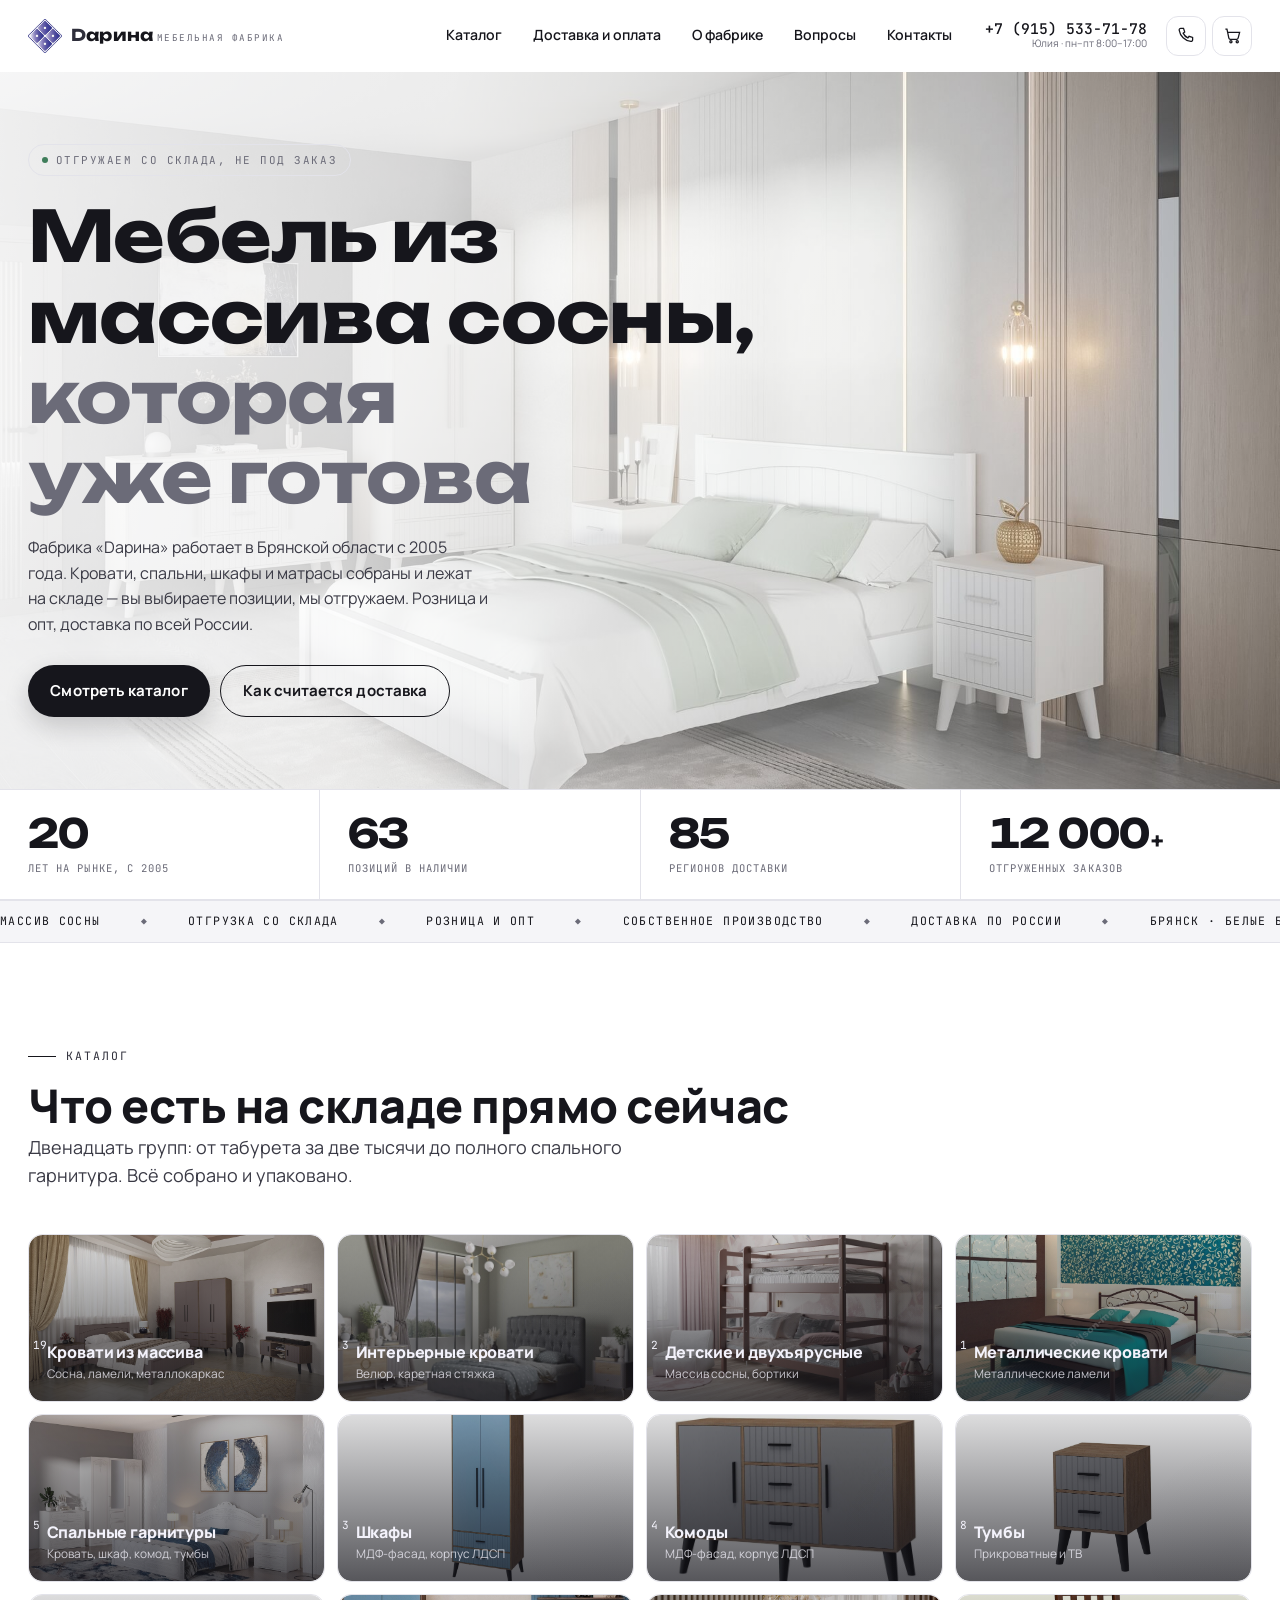
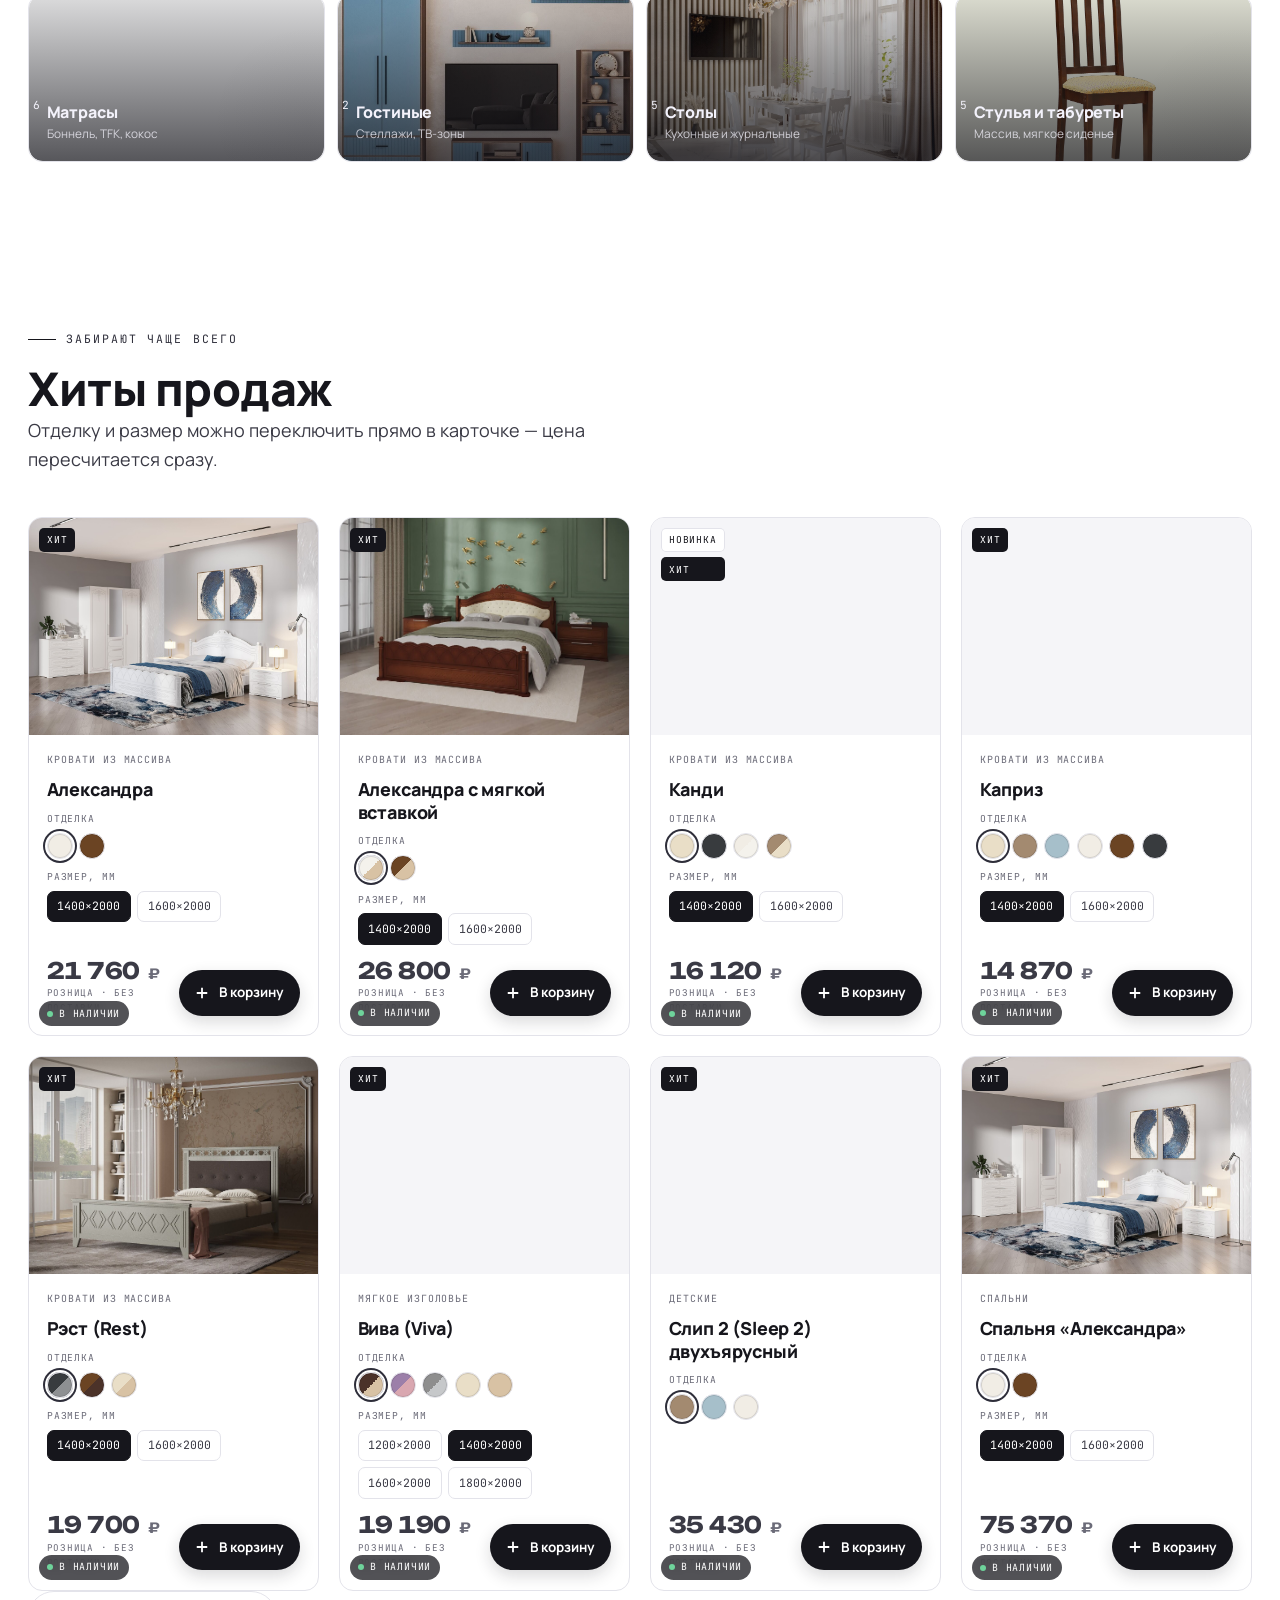
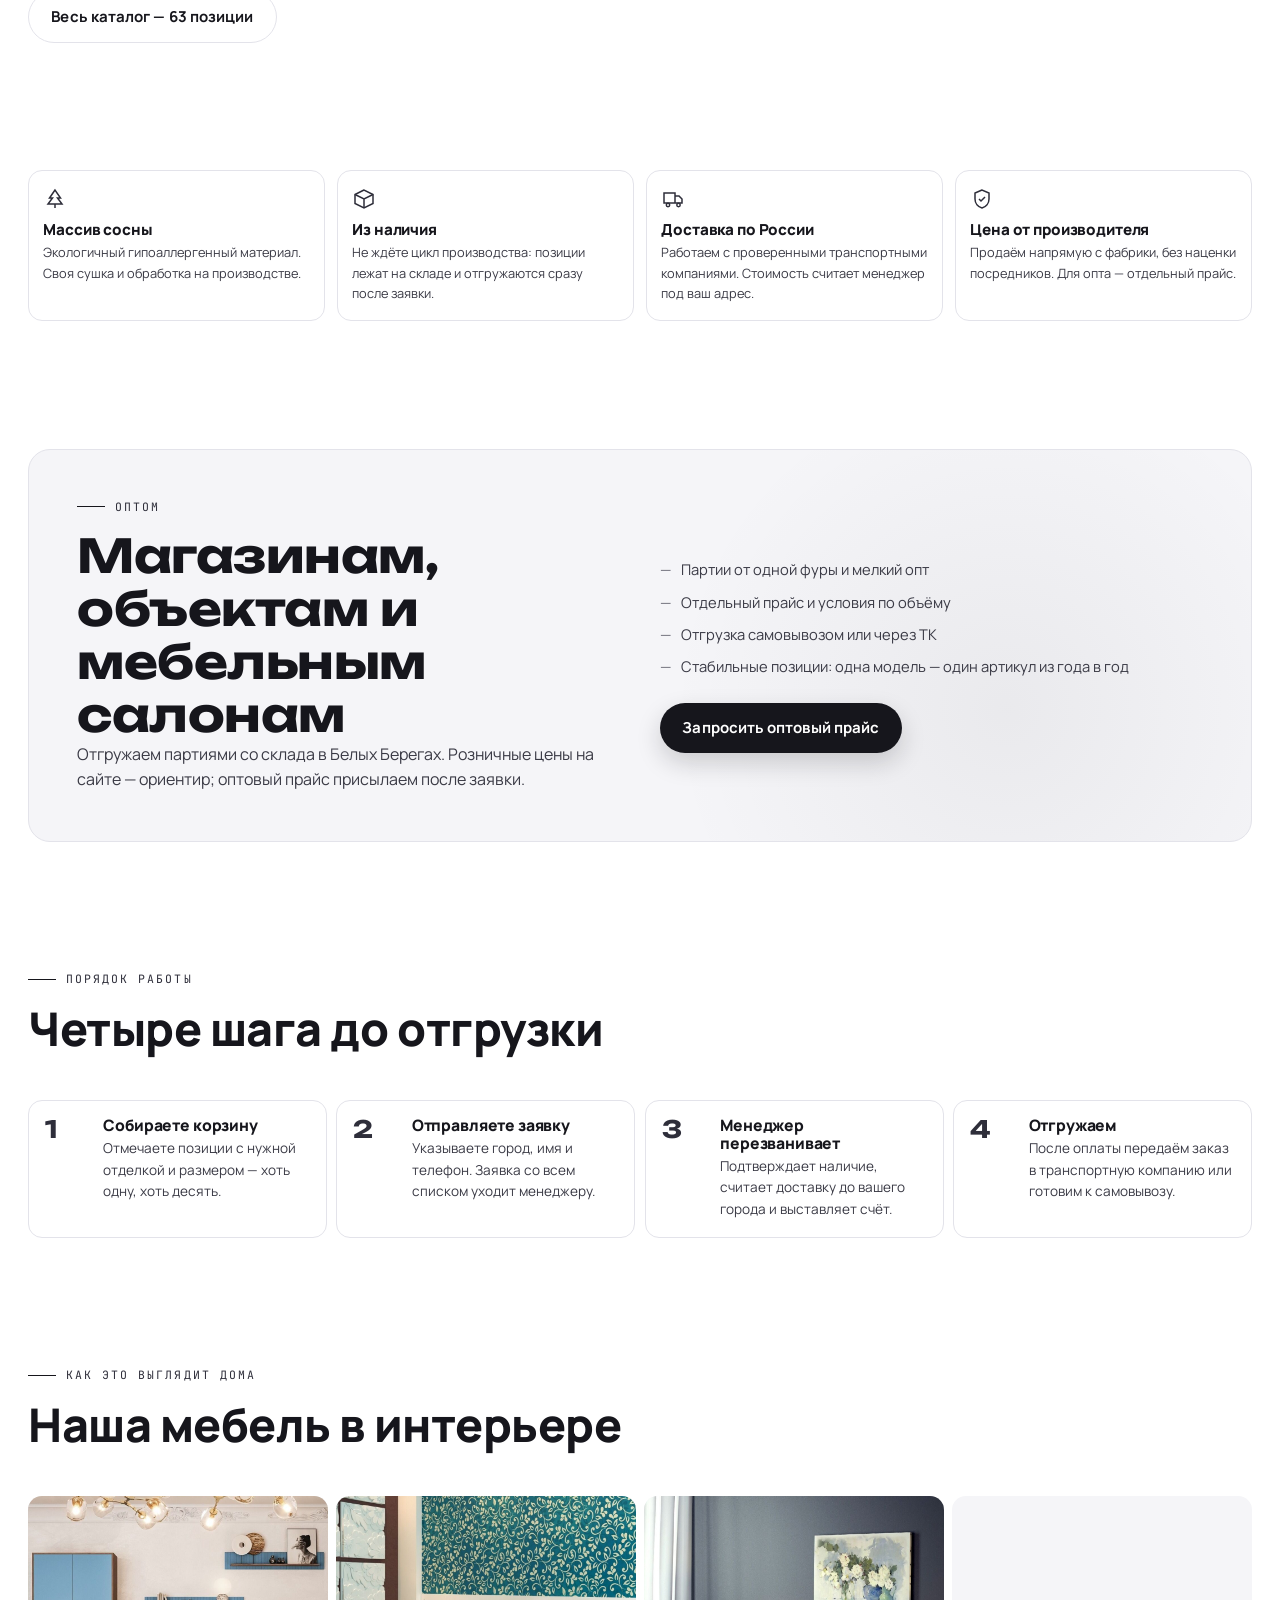
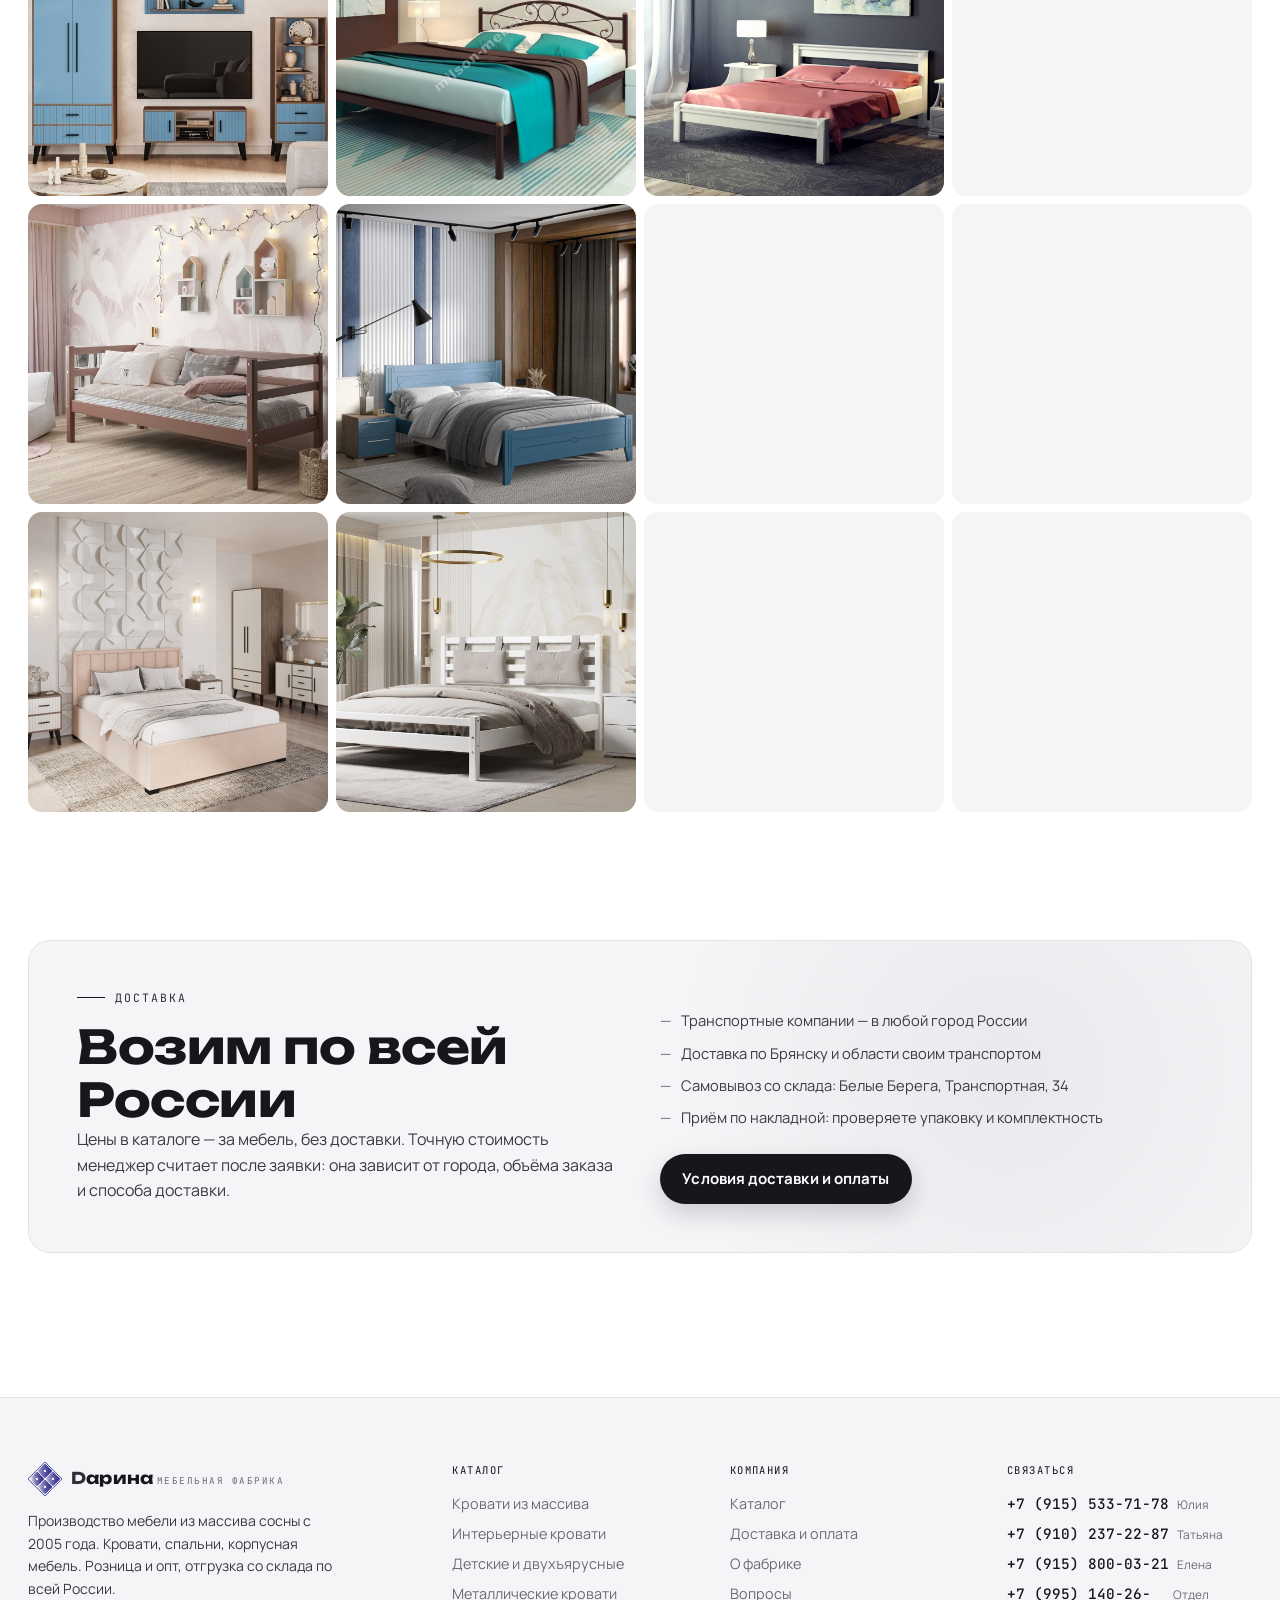
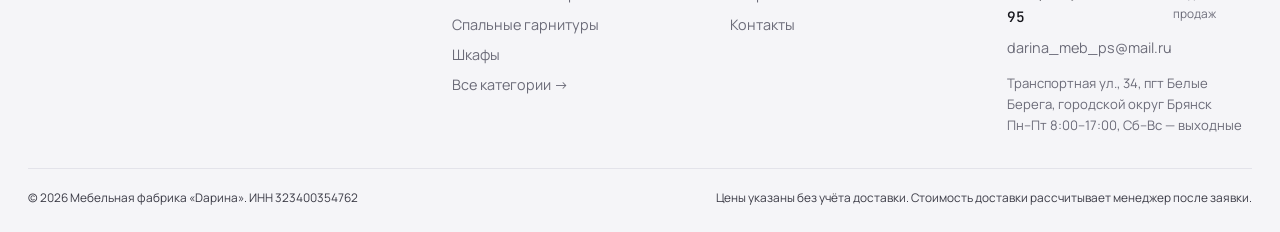
==== commit 33e8448b: "Add files via upload" ====
--- a/index.html
+++ b/index.html
@@ -23,6 +23,15 @@
   <main>
     <!-- ============================ Hero ============================ -->
     <section class="hero">
+      <!-- Фон первого экрана: лежит под текстом и занимает всю секцию -->
+      <figure class="hero-media">
+        <div class="ph">
+          <svg viewBox="0 0 24 24"><path d="M12 3 3 7.5v9L12 21l9-4.5v-9L12 3z"/><path d="M3 7.5 12 12l9-4.5M12 12v9"/></svg>
+          <span>Фото: кровать «Каприз»</span>
+        </div>
+        <img data-hero data-fallback="kapriz" alt="Кровать «Каприз» из массива сосны в интерьере спальни" fetchpriority="high" decoding="async">
+      </figure>
+
       <div class="wrap hero-inner">
         <div class="hero-side">
           <p class="hero-tag"><i></i>Отгружаем со склада, не под заказ</p>
@@ -40,13 +49,6 @@
           </div>
         </div>
 
-        <figure class="hero-media">
-          <div class="ph">
-            <svg viewBox="0 0 24 24"><path d="M12 3 3 7.5v9L12 21l9-4.5v-9L12 3z"/><path d="M3 7.5 12 12l9-4.5M12 12v9"/></svg>
-            <span>Фото: кровать «Каприз»</span>
-          </div>
-          <img data-hero data-fallback="kapriz" alt="Кровать «Каприз» из массива сосны в интерьере спальни" fetchpriority="high" decoding="async">
-        </figure>
       </div>
 
       <!-- Полоса цифр: значения «взлетают» при появлении на экране -->
--- a/style.css
+++ b/style.css
@@ -298,22 +298,29 @@
 body.is-locked { overflow: hidden; }
 
 /* ============================= Hero ============================= */
+/* Первый экран: фотография занимает всю секцию, текст лежит поверх неё.
+   Высота — по экрану за вычетом шапки, полоса с цифрами прижата к низу. */
 .hero {
   position: relative;
   overflow: hidden;
   background: var(--bg);
   color: var(--ink);
-  padding-block: clamp(2.5rem, 9vw, 5rem) 0;
-}
-.hero::before {
-  content: '';
-  position: absolute;
-  inset: -30% -20% auto -20%;
-  height: 90%;
-  background: radial-gradient(60% 60% at 30% 20%, rgba(22, 22, 28, .05), transparent 70%);
-  pointer-events: none;
-}
-.hero-inner { position: relative; z-index: 2; }
+  display: flex;
+  flex-direction: column;
+  min-height: calc(100vh - var(--head-h));
+  min-height: calc(100svh - var(--head-h));
+  padding-block: 0;
+}
+
+.hero-inner {
+  position: relative;
+  z-index: 2;
+  flex: 1;
+  display: flex;
+  align-items: center;
+  padding-block: clamp(2.25rem, 8vw, 4.5rem);
+}
+.hero-side { position: relative; z-index: 2; max-width: 54ch; }
 
 .hero-tag {
   display: inline-flex;
@@ -353,14 +360,29 @@
 .hero-cta { display: flex; flex-wrap: wrap; gap: .65rem; margin-top: 1.75rem; }
 
 .hero-media {
-  position: relative;
-  margin-top: 2.25rem;
-  border-radius: var(--r-l) var(--r-l) 0 0;
+  position: absolute;
+  inset: 0;
+  z-index: 0;
+  margin: 0;
+  border-radius: 0;
   overflow: hidden;
-  aspect-ratio: 4 / 3;
-  background: var(--walnut-2);
+  background: var(--bg-2);
 }
 .hero-media img { width: 100%; height: 100%; object-fit: cover; }
+
+/* Светлая вуаль поверх фото: без неё тёмный текст теряется на снимке.
+   На телефоне она идёт сверху вниз, на широком экране — слева направо,
+   чтобы справа оставалась открытая часть интерьера. */
+.hero-media::after {
+  content: '';
+  position: absolute;
+  inset: 0;
+  background: linear-gradient(to bottom,
+    rgba(255, 255, 255, .9) 0%,
+    rgba(255, 255, 255, .74) 45%,
+    rgba(255, 255, 255, .3) 100%);
+  pointer-events: none;
+}
 
 /* Полоса «летающих» цифр */
 .stats {
@@ -1084,8 +1106,6 @@
   .stats { grid-template-columns: repeat(4, 1fr); }
   .stat { padding: 1.4rem var(--pad); }
 
-  .hero { padding-block: clamp(3.5rem, 7vw, 6rem) 0; }
-  .hero-media { aspect-ratio: 21 / 9; margin-top: 3rem; }
 
   .cat-grid { grid-template-columns: repeat(3, 1fr); }
   .cat-card { min-height: 168px; padding: 1.1rem; }
@@ -1137,9 +1157,13 @@
   .head-phone span { font-size: .64rem; color: var(--muted); }
   .header.is-stuck .head-phone span { color: var(--muted); }
 
-  .hero-inner { display: grid; grid-template-columns: 1.05fr .95fr; gap: 3rem; align-items: center; }
-  .hero-media { margin-top: 0; aspect-ratio: 4 / 3.4; border-radius: var(--r-l); }
-  .hero-side { padding-bottom: 1rem; }
+  .hero-media::after {
+    background: linear-gradient(100deg,
+      rgba(255, 255, 255, .92) 0%,
+      rgba(255, 255, 255, .78) 32%,
+      rgba(255, 255, 255, .34) 60%,
+      rgba(255, 255, 255, .06) 100%);
+  }
 
   .cat-grid { grid-template-columns: repeat(4, 1fr); }
   .prod-grid { grid-template-columns: repeat(auto-fill, minmax(268px, 1fr)); gap: 1.25rem; }
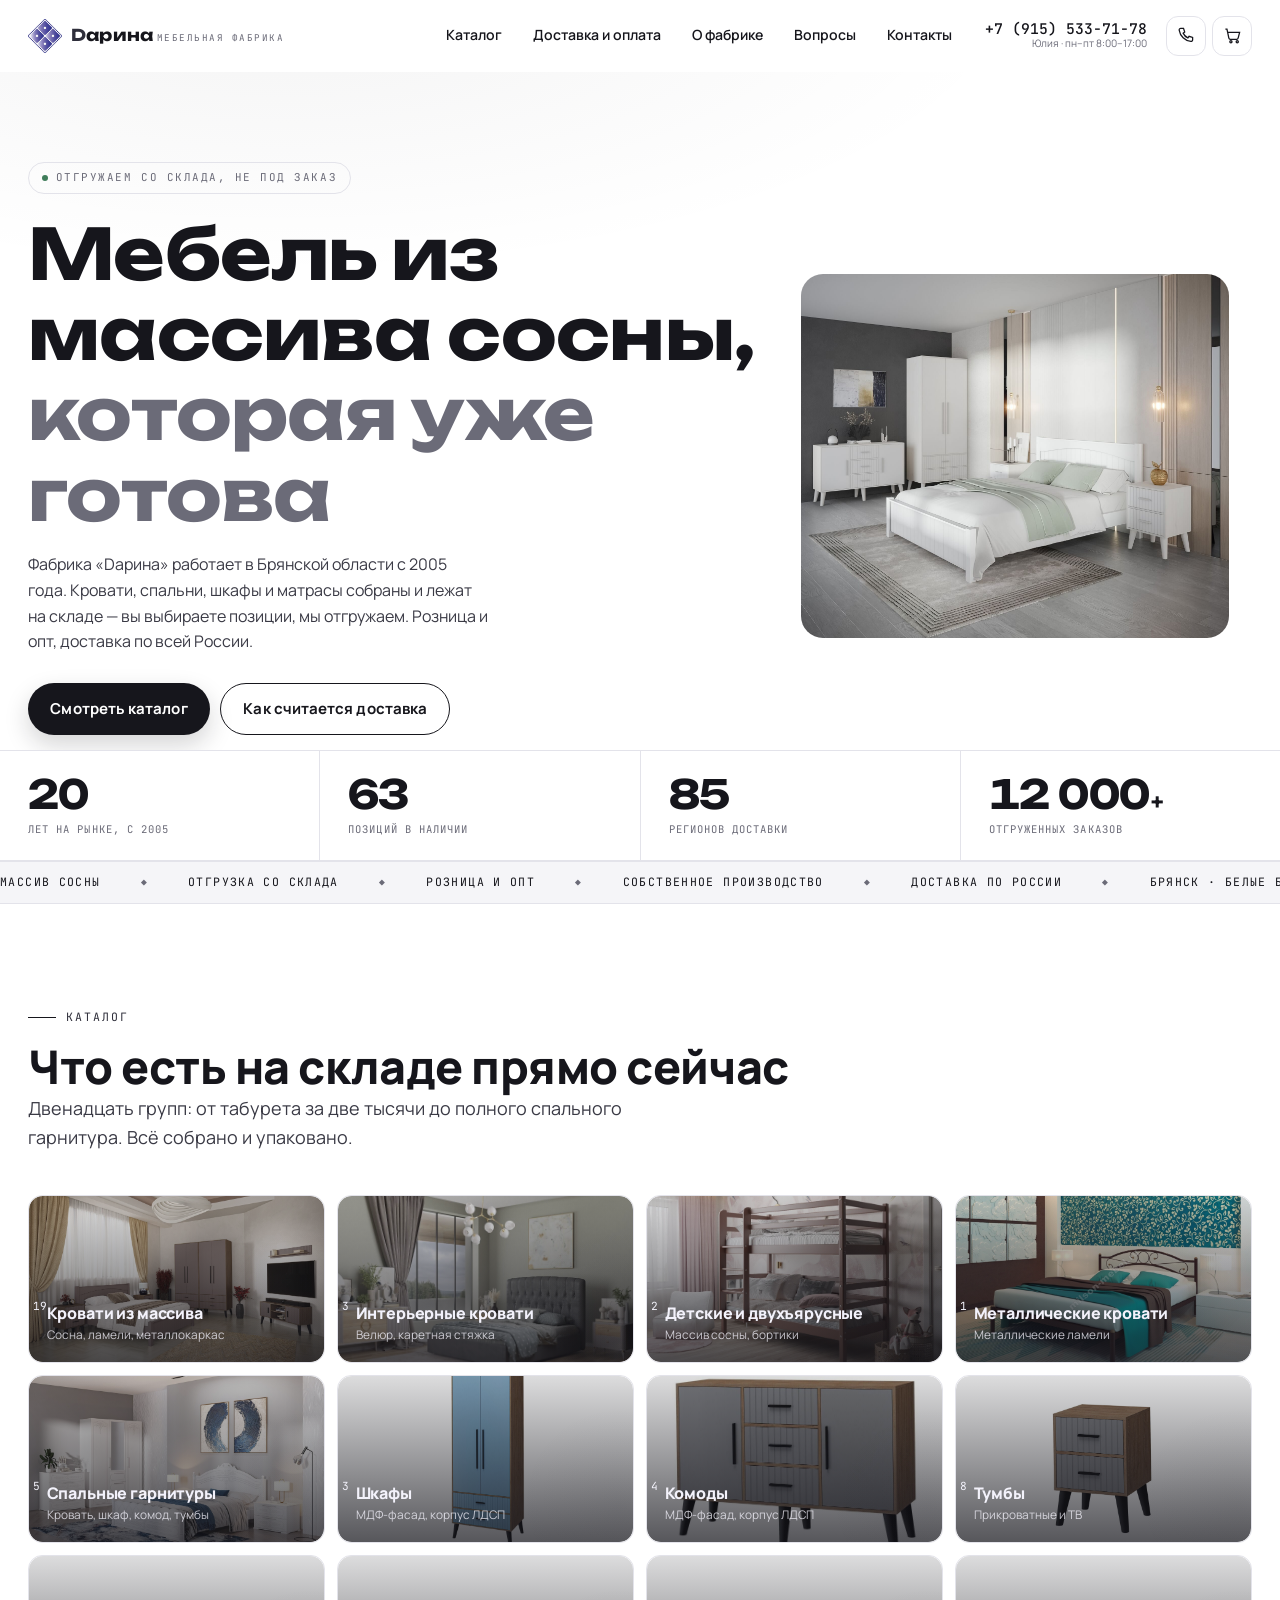
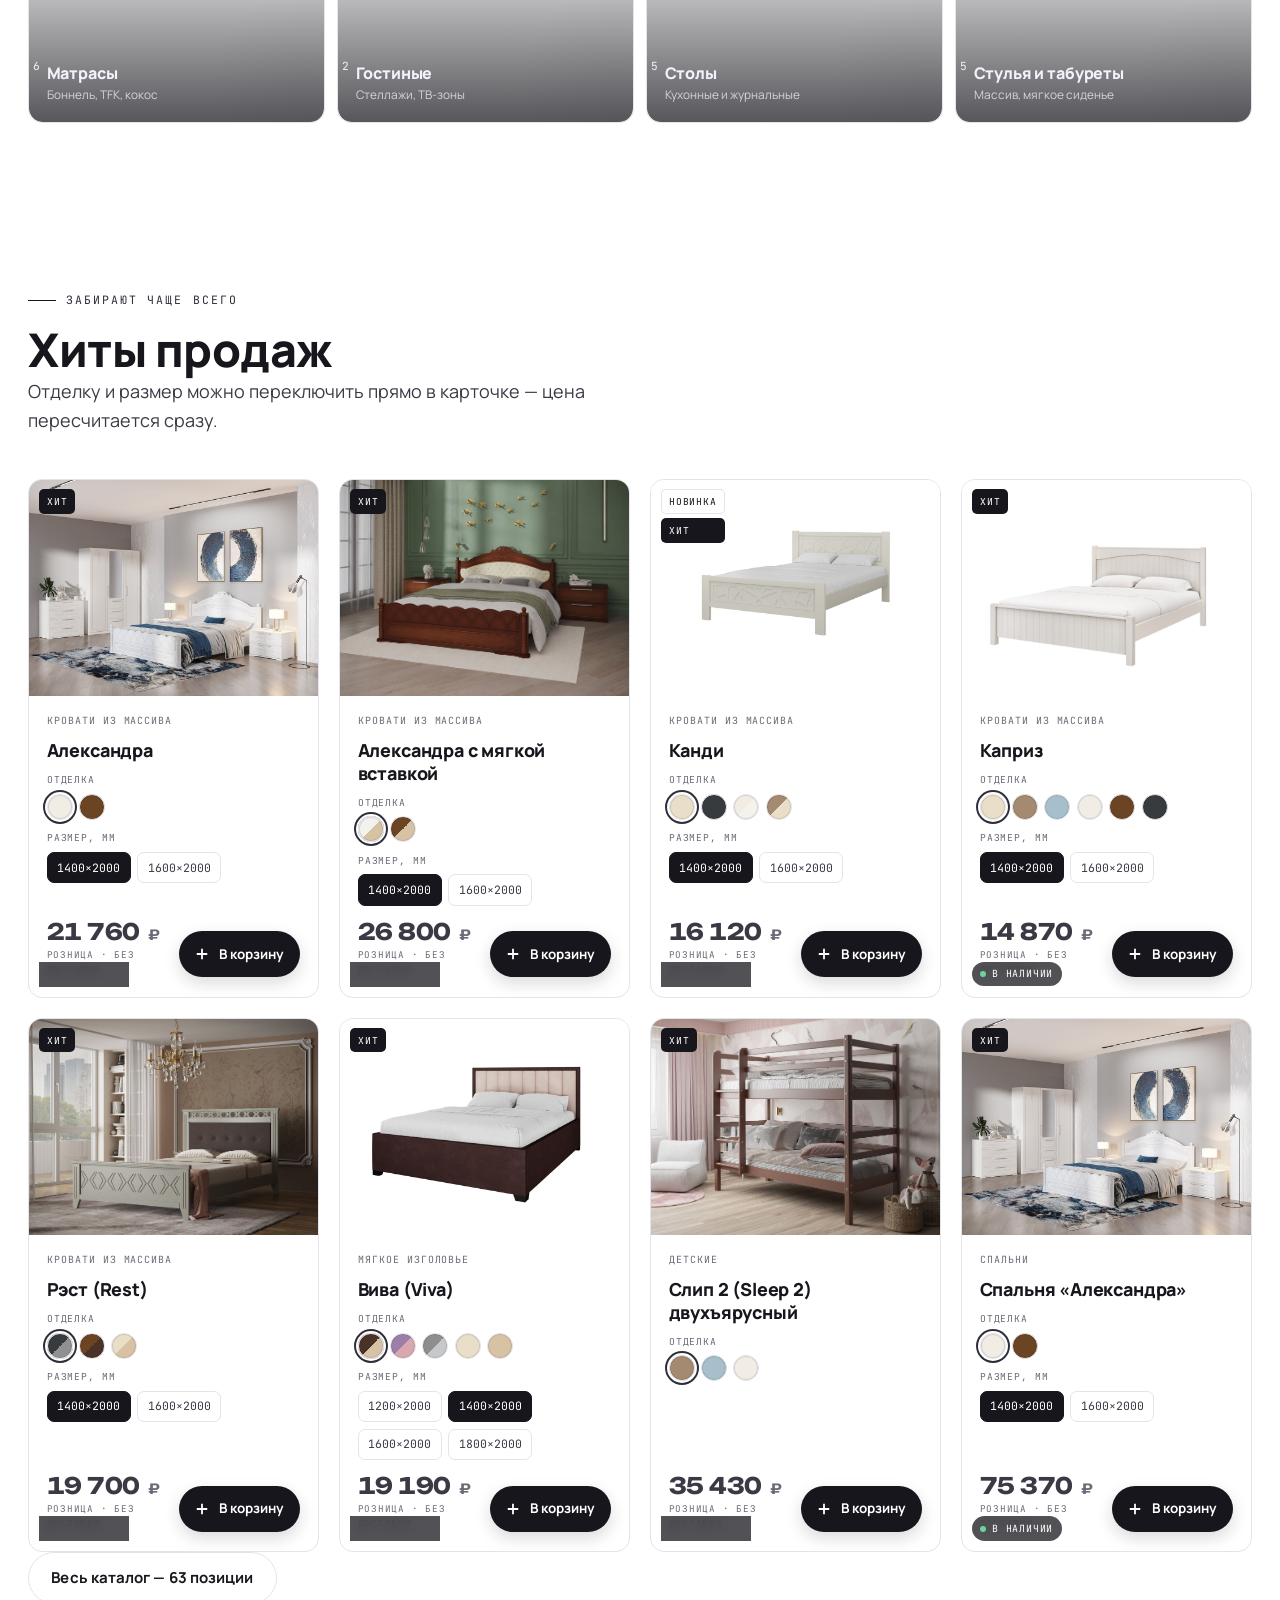
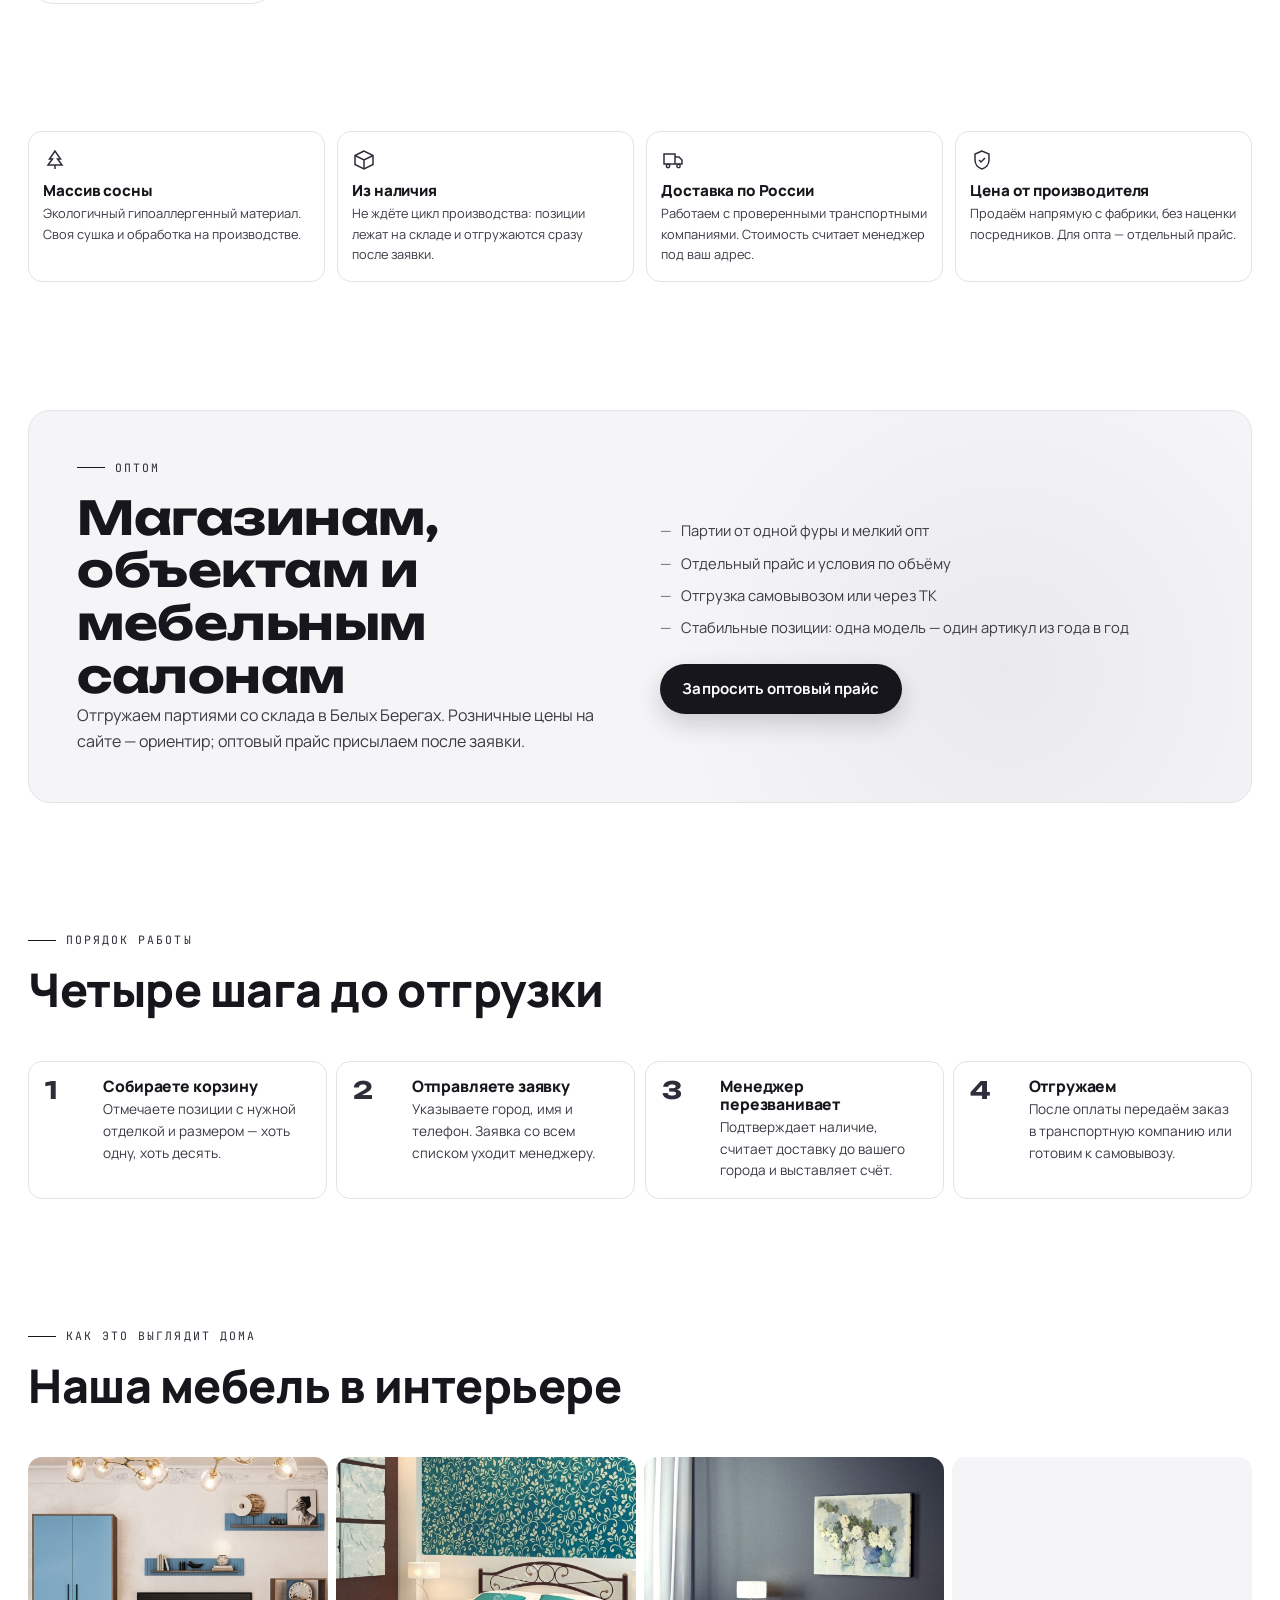
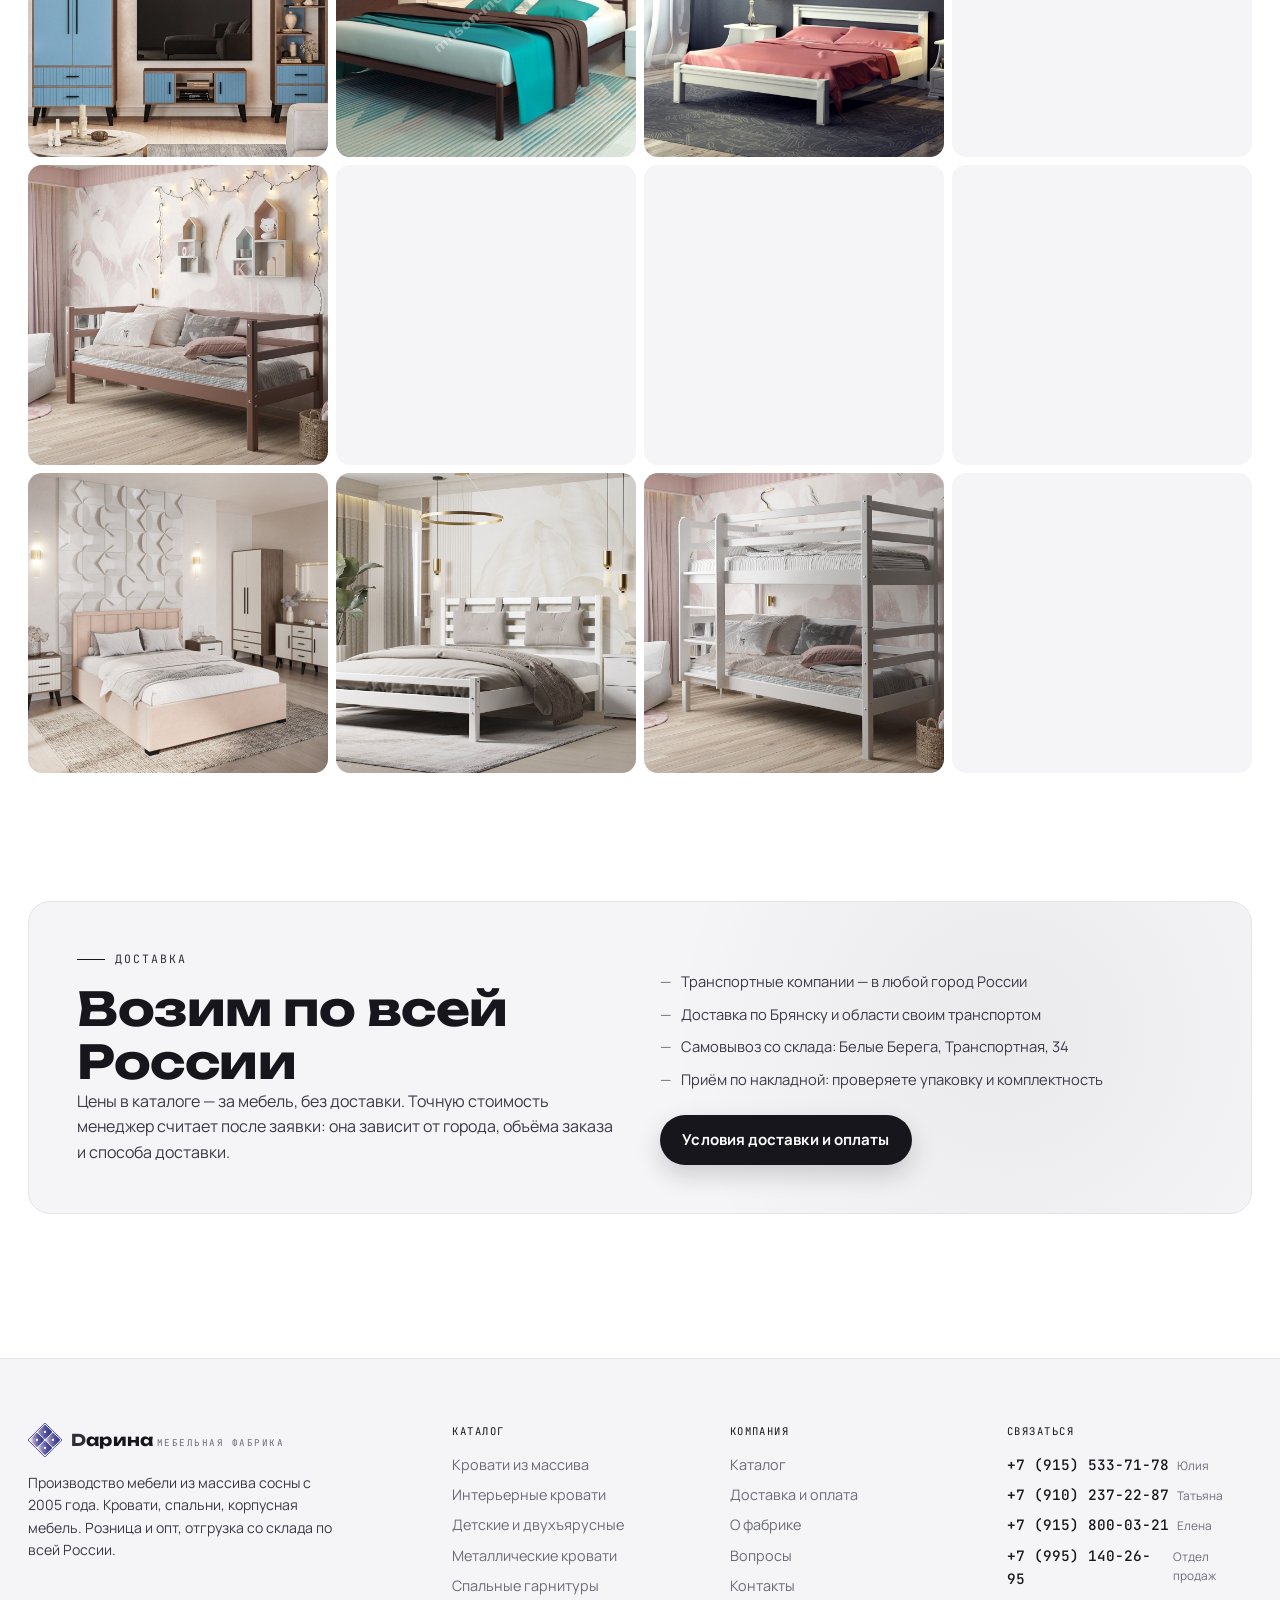
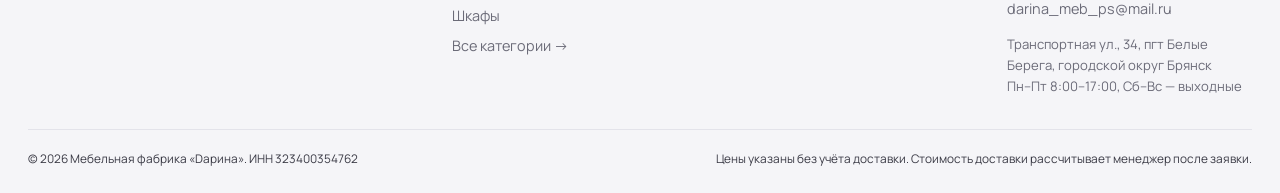
==== commit b278ff0e: "Add files via upload" ====
--- a/index.html
+++ b/index.html
@@ -23,15 +23,6 @@
   <main>
     <!-- ============================ Hero ============================ -->
     <section class="hero">
-      <!-- Фон первого экрана: лежит под текстом и занимает всю секцию -->
-      <figure class="hero-media">
-        <div class="ph">
-          <svg viewBox="0 0 24 24"><path d="M12 3 3 7.5v9L12 21l9-4.5v-9L12 3z"/><path d="M3 7.5 12 12l9-4.5M12 12v9"/></svg>
-          <span>Фото: кровать «Каприз»</span>
-        </div>
-        <img data-hero data-fallback="kapriz" alt="Кровать «Каприз» из массива сосны в интерьере спальни" fetchpriority="high" decoding="async">
-      </figure>
-
       <div class="wrap hero-inner">
         <div class="hero-side">
           <p class="hero-tag"><i></i>Отгружаем со склада, не под заказ</p>
@@ -49,6 +40,13 @@
           </div>
         </div>
 
+        <figure class="hero-media">
+          <div class="ph">
+            <svg viewBox="0 0 24 24"><path d="M12 3 3 7.5v9L12 21l9-4.5v-9L12 3z"/><path d="M3 7.5 12 12l9-4.5M12 12v9"/></svg>
+            <span>Фото: кровать «Каприз»</span>
+          </div>
+          <img data-hero data-fallback="kapriz" alt="Кровать «Каприз» из массива сосны в интерьере спальни" fetchpriority="high" decoding="async">
+        </figure>
       </div>
 
       <!-- Полоса цифр: значения «взлетают» при появлении на экране -->
--- a/style.css
+++ b/style.css
@@ -298,29 +298,22 @@
 body.is-locked { overflow: hidden; }
 
 /* ============================= Hero ============================= */
-/* Первый экран: фотография занимает всю секцию, текст лежит поверх неё.
-   Высота — по экрану за вычетом шапки, полоса с цифрами прижата к низу. */
 .hero {
   position: relative;
   overflow: hidden;
   background: var(--bg);
   color: var(--ink);
-  display: flex;
-  flex-direction: column;
-  min-height: calc(100vh - var(--head-h));
-  min-height: calc(100svh - var(--head-h));
-  padding-block: 0;
-}
-
-.hero-inner {
-  position: relative;
-  z-index: 2;
-  flex: 1;
-  display: flex;
-  align-items: center;
-  padding-block: clamp(2.25rem, 8vw, 4.5rem);
-}
-.hero-side { position: relative; z-index: 2; max-width: 54ch; }
+  padding-block: clamp(2.5rem, 9vw, 5rem) 0;
+}
+.hero::before {
+  content: '';
+  position: absolute;
+  inset: -30% -20% auto -20%;
+  height: 90%;
+  background: radial-gradient(60% 60% at 30% 20%, rgba(22, 22, 28, .05), transparent 70%);
+  pointer-events: none;
+}
+.hero-inner { position: relative; z-index: 2; }
 
 .hero-tag {
   display: inline-flex;
@@ -360,29 +353,14 @@
 .hero-cta { display: flex; flex-wrap: wrap; gap: .65rem; margin-top: 1.75rem; }
 
 .hero-media {
-  position: absolute;
-  inset: 0;
-  z-index: 0;
-  margin: 0;
-  border-radius: 0;
+  position: relative;
+  margin-top: 2.25rem;
+  border-radius: var(--r-l) var(--r-l) 0 0;
   overflow: hidden;
-  background: var(--bg-2);
+  aspect-ratio: 4 / 3;
+  background: var(--walnut-2);
 }
 .hero-media img { width: 100%; height: 100%; object-fit: cover; }
-
-/* Светлая вуаль поверх фото: без неё тёмный текст теряется на снимке.
-   На телефоне она идёт сверху вниз, на широком экране — слева направо,
-   чтобы справа оставалась открытая часть интерьера. */
-.hero-media::after {
-  content: '';
-  position: absolute;
-  inset: 0;
-  background: linear-gradient(to bottom,
-    rgba(255, 255, 255, .9) 0%,
-    rgba(255, 255, 255, .74) 45%,
-    rgba(255, 255, 255, .3) 100%);
-  pointer-events: none;
-}
 
 /* Полоса «летающих» цифр */
 .stats {
@@ -1106,6 +1084,8 @@
   .stats { grid-template-columns: repeat(4, 1fr); }
   .stat { padding: 1.4rem var(--pad); }
 
+  .hero { padding-block: clamp(3.5rem, 7vw, 6rem) 0; }
+  .hero-media { aspect-ratio: 21 / 9; margin-top: 3rem; }
 
   .cat-grid { grid-template-columns: repeat(3, 1fr); }
   .cat-card { min-height: 168px; padding: 1.1rem; }
@@ -1157,13 +1137,9 @@
   .head-phone span { font-size: .64rem; color: var(--muted); }
   .header.is-stuck .head-phone span { color: var(--muted); }
 
-  .hero-media::after {
-    background: linear-gradient(100deg,
-      rgba(255, 255, 255, .92) 0%,
-      rgba(255, 255, 255, .78) 32%,
-      rgba(255, 255, 255, .34) 60%,
-      rgba(255, 255, 255, .06) 100%);
-  }
+  .hero-inner { display: grid; grid-template-columns: 1.05fr .95fr; gap: 3rem; align-items: center; }
+  .hero-media { margin-top: 0; aspect-ratio: 4 / 3.4; border-radius: var(--r-l); }
+  .hero-side { padding-bottom: 1rem; }
 
   .cat-grid { grid-template-columns: repeat(4, 1fr); }
   .prod-grid { grid-template-columns: repeat(auto-fill, minmax(268px, 1fr)); gap: 1.25rem; }
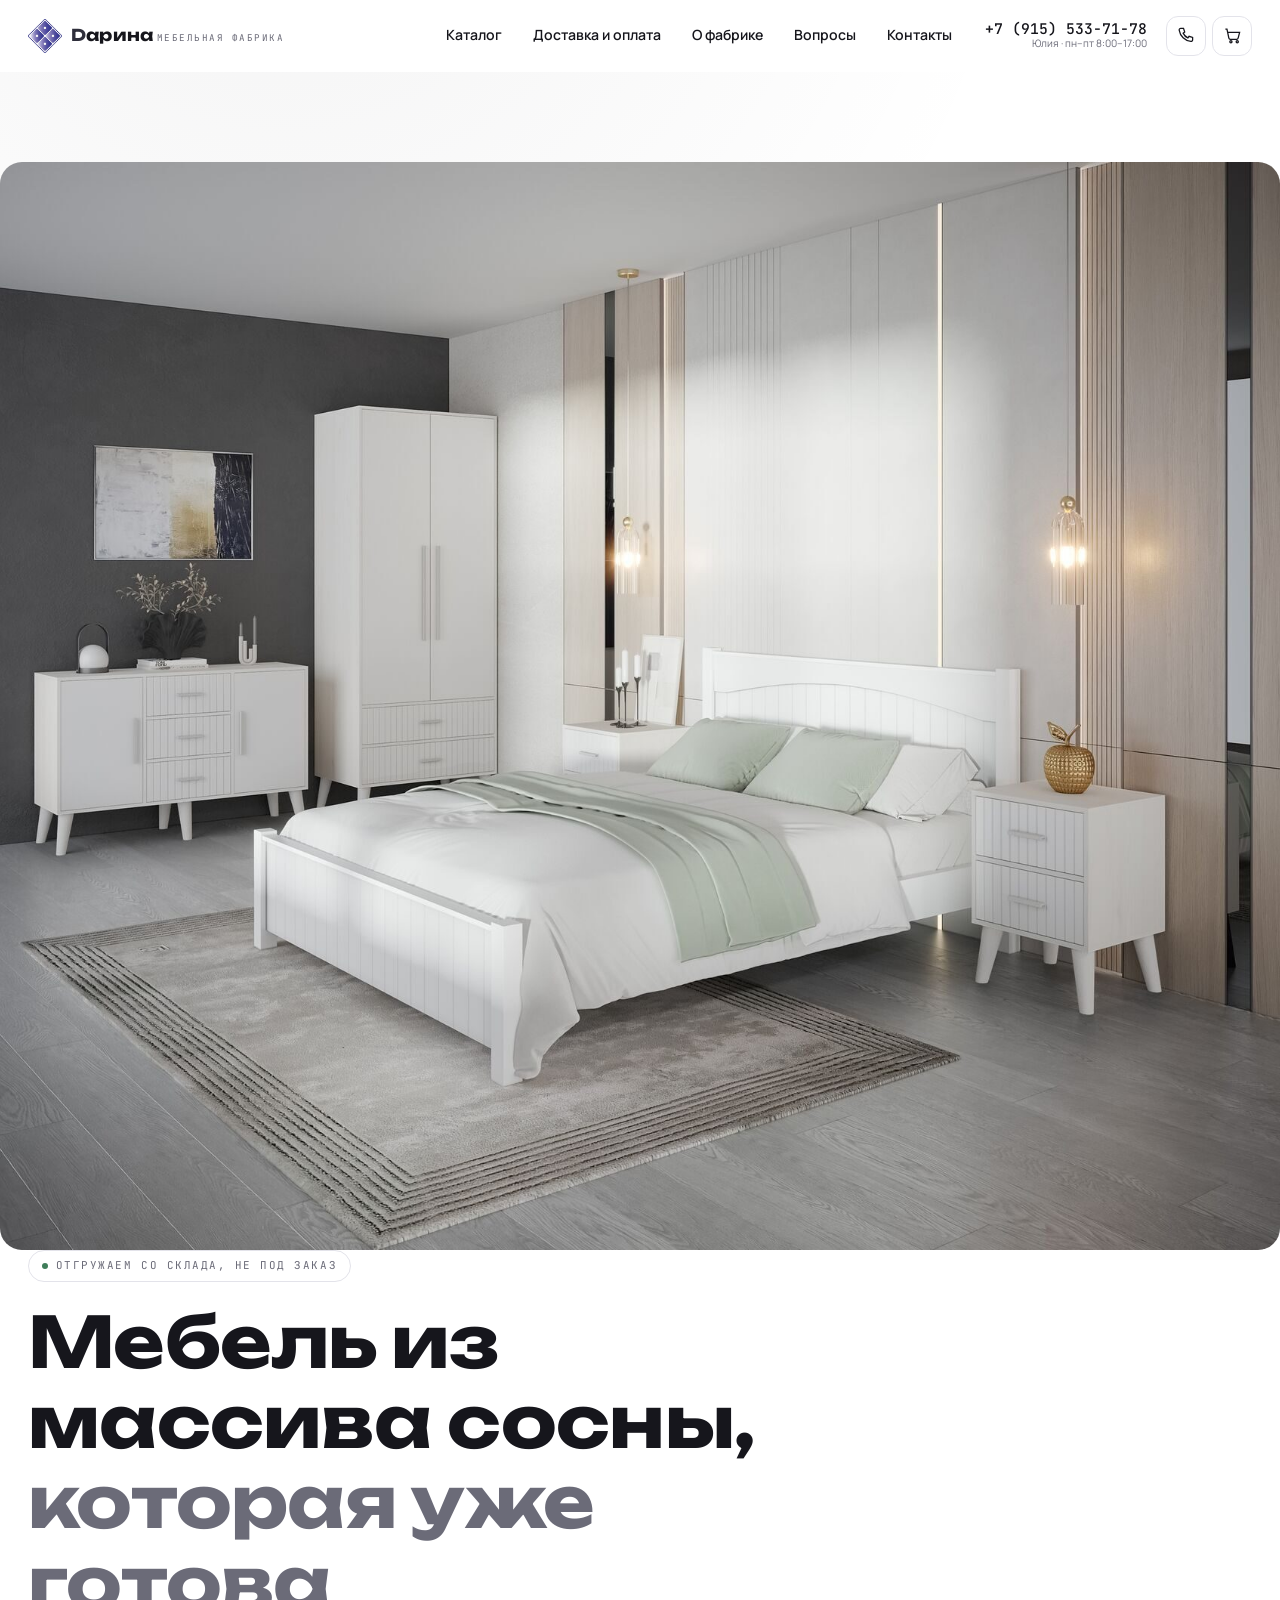
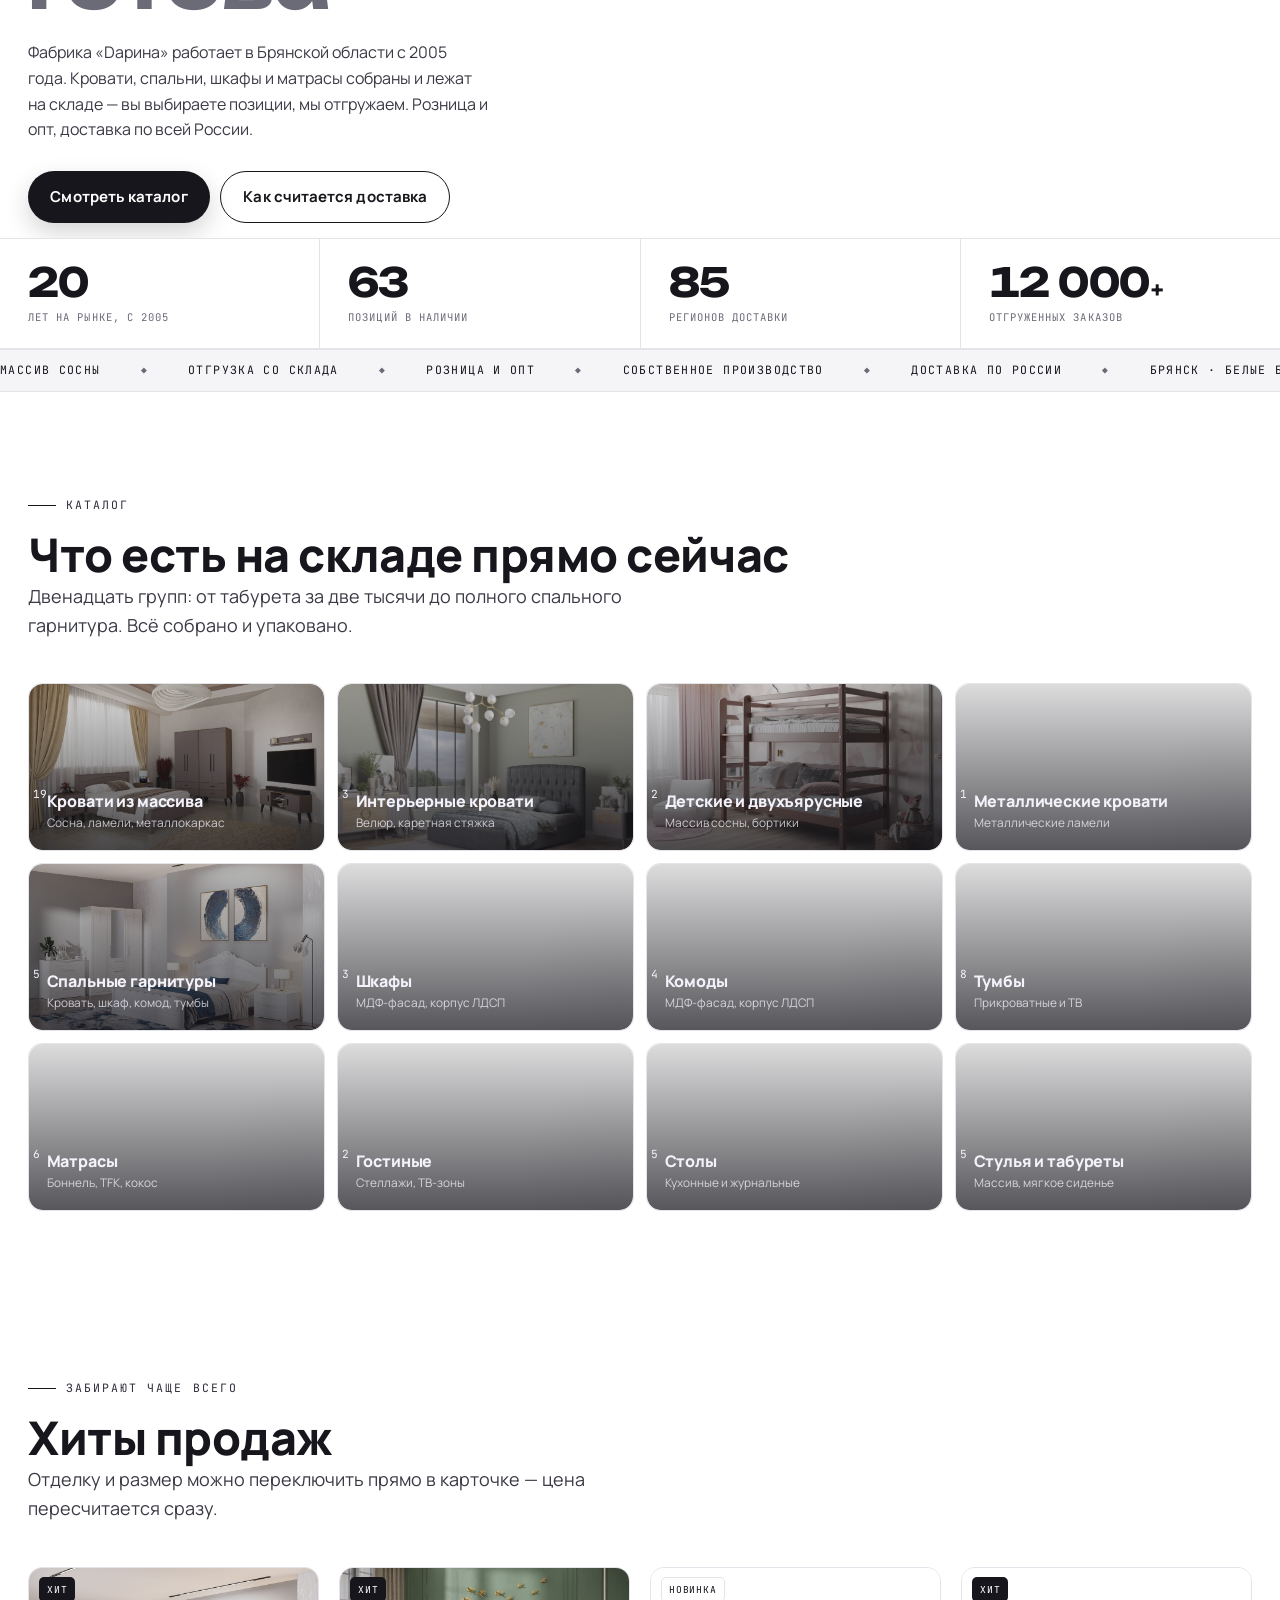
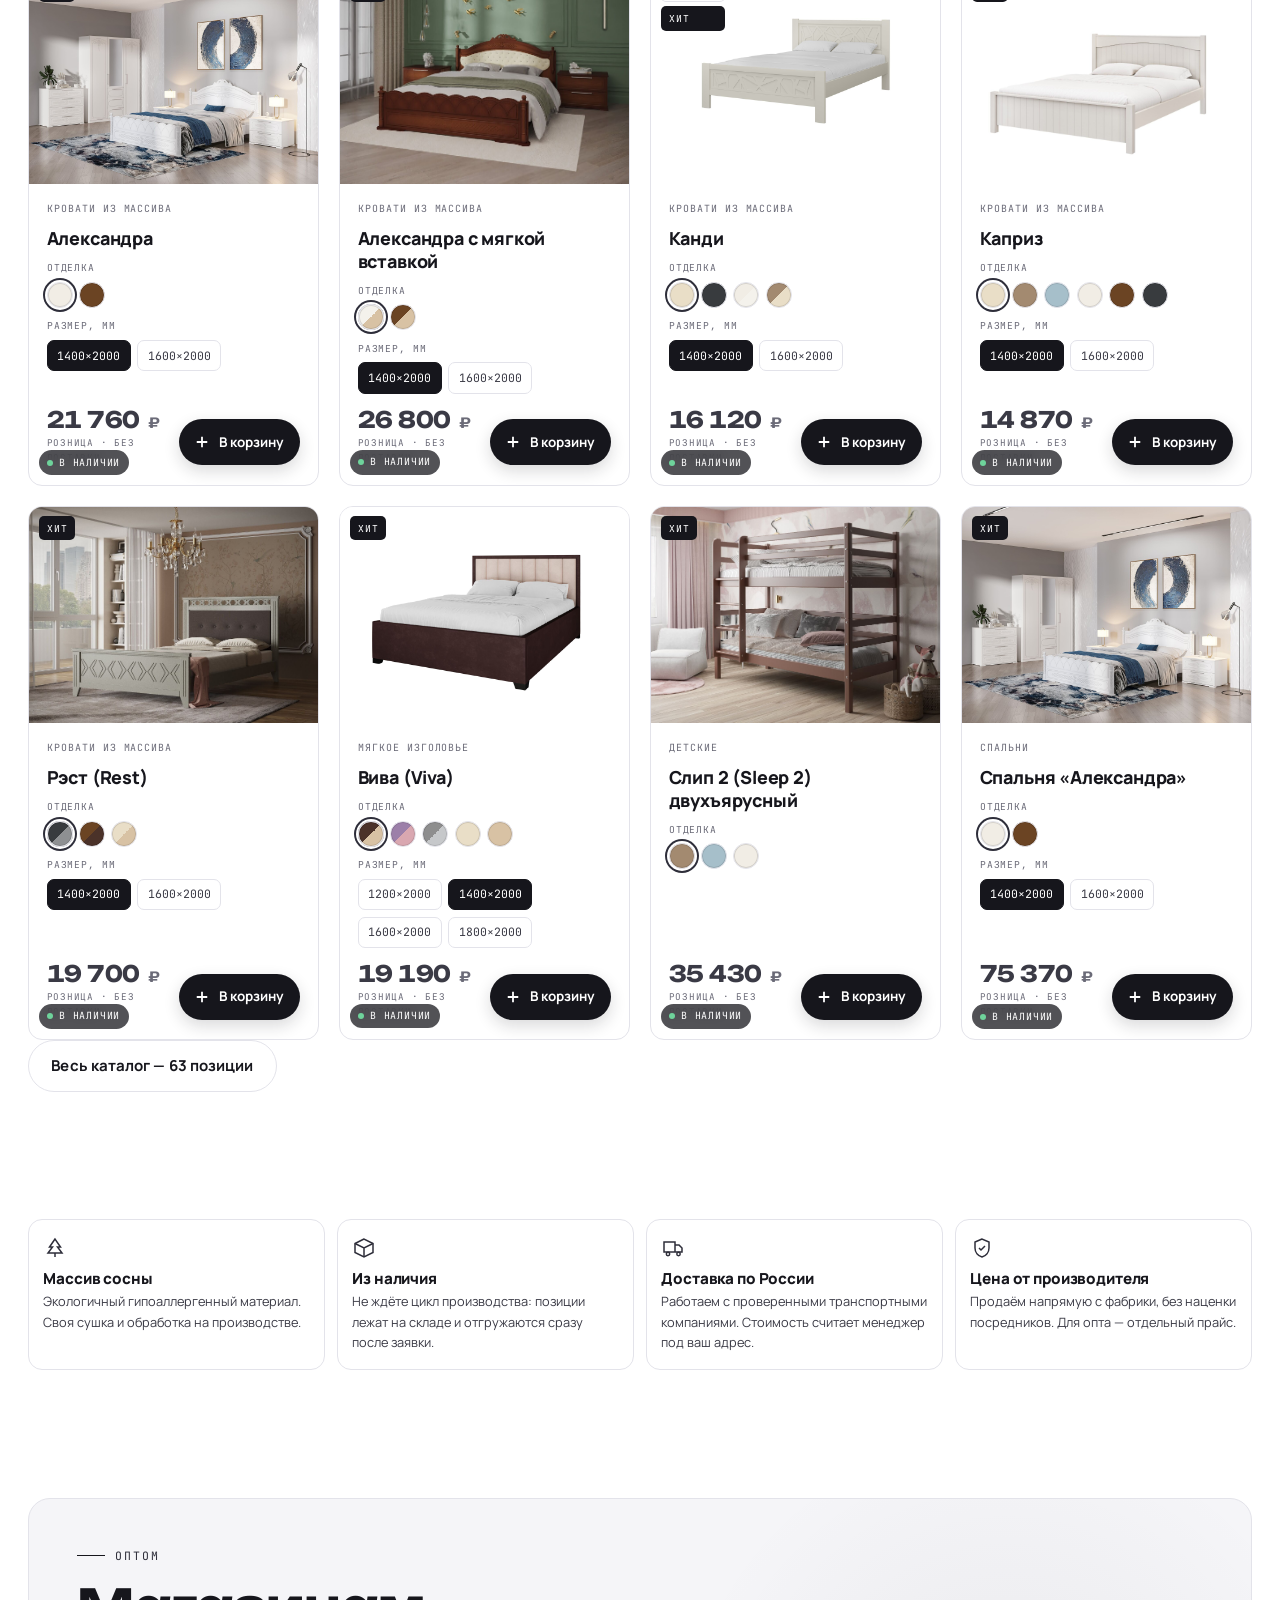
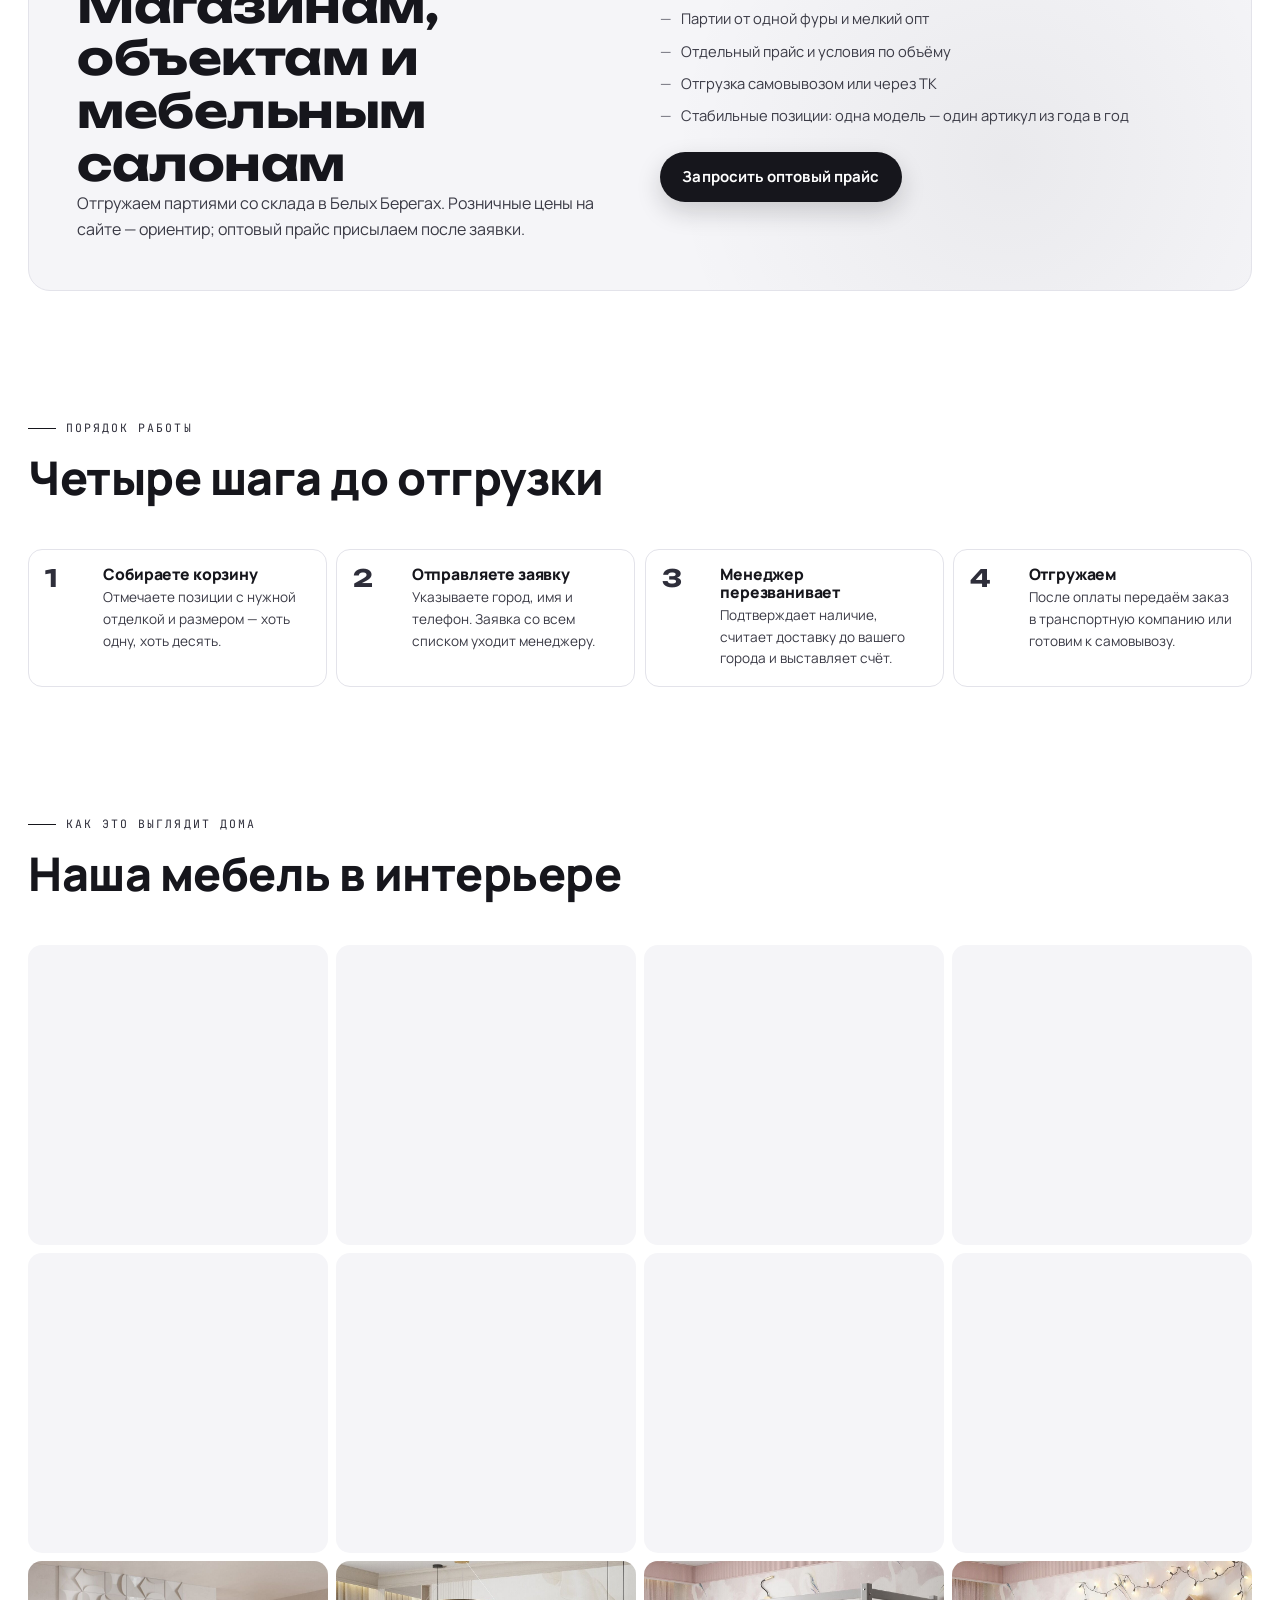
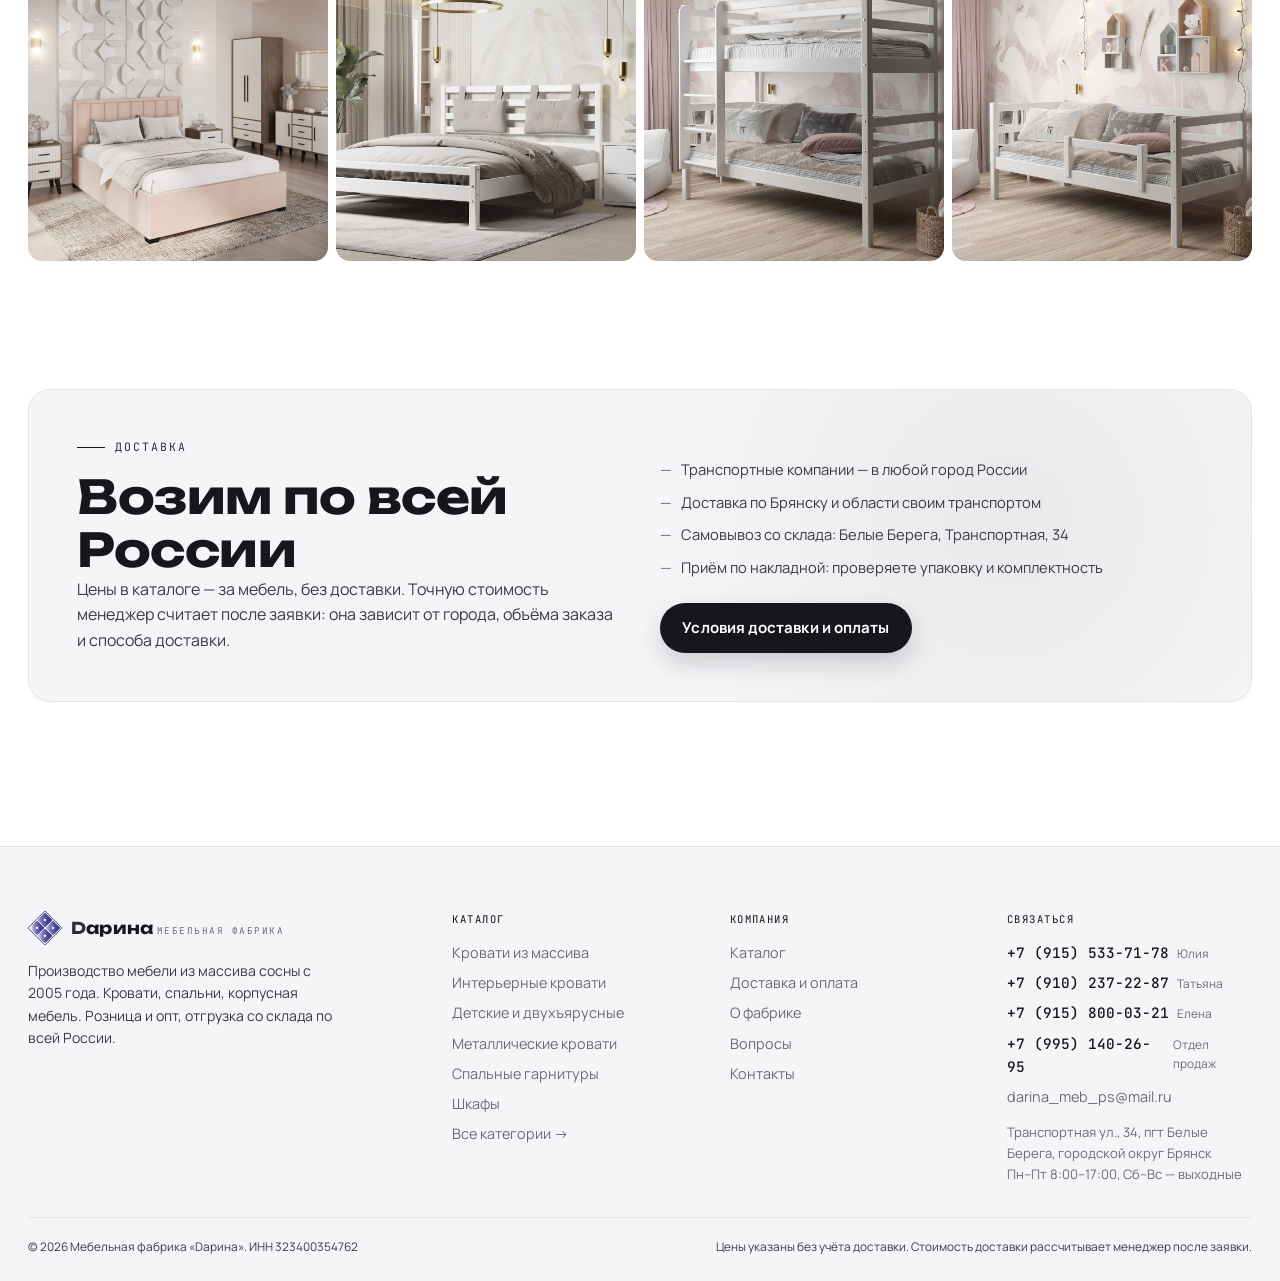
==== commit 9b3c1eef: "Remove duplicate hero media from index.html Removed duplicate hero media section from the main conte" ====
--- a/index.html
+++ b/index.html
@@ -23,6 +23,15 @@
   <main>
     <!-- ============================ Hero ============================ -->
     <section class="hero">
+      <!-- Фон первого экрана: лежит под текстом и занимает всю секцию -->
+      <figure class="hero-media">
+        <div class="ph">
+          <svg viewBox="0 0 24 24"><path d="M12 3 3 7.5v9L12 21l9-4.5v-9L12 3z"/><path d="M3 7.5 12 12l9-4.5M12 12v9"/></svg>
+          <span>Фото: кровать «Каприз»</span>
+        </div>
+        <img data-hero data-fallback="kapriz" alt="Кровать «Каприз» из массива сосны в интерьере спальни" fetchpriority="high" decoding="async">
+      </figure>
+
       <div class="wrap hero-inner">
         <div class="hero-side">
           <p class="hero-tag"><i></i>Отгружаем со склада, не под заказ</p>
@@ -40,13 +49,6 @@
           </div>
         </div>
 
-        <figure class="hero-media">
-          <div class="ph">
-            <svg viewBox="0 0 24 24"><path d="M12 3 3 7.5v9L12 21l9-4.5v-9L12 3z"/><path d="M3 7.5 12 12l9-4.5M12 12v9"/></svg>
-            <span>Фото: кровать «Каприз»</span>
-          </div>
-          <img data-hero data-fallback="kapriz" alt="Кровать «Каприз» из массива сосны в интерьере спальни" fetchpriority="high" decoding="async">
-        </figure>
       </div>
 
       <!-- Полоса цифр: значения «взлетают» при появлении на экране -->
